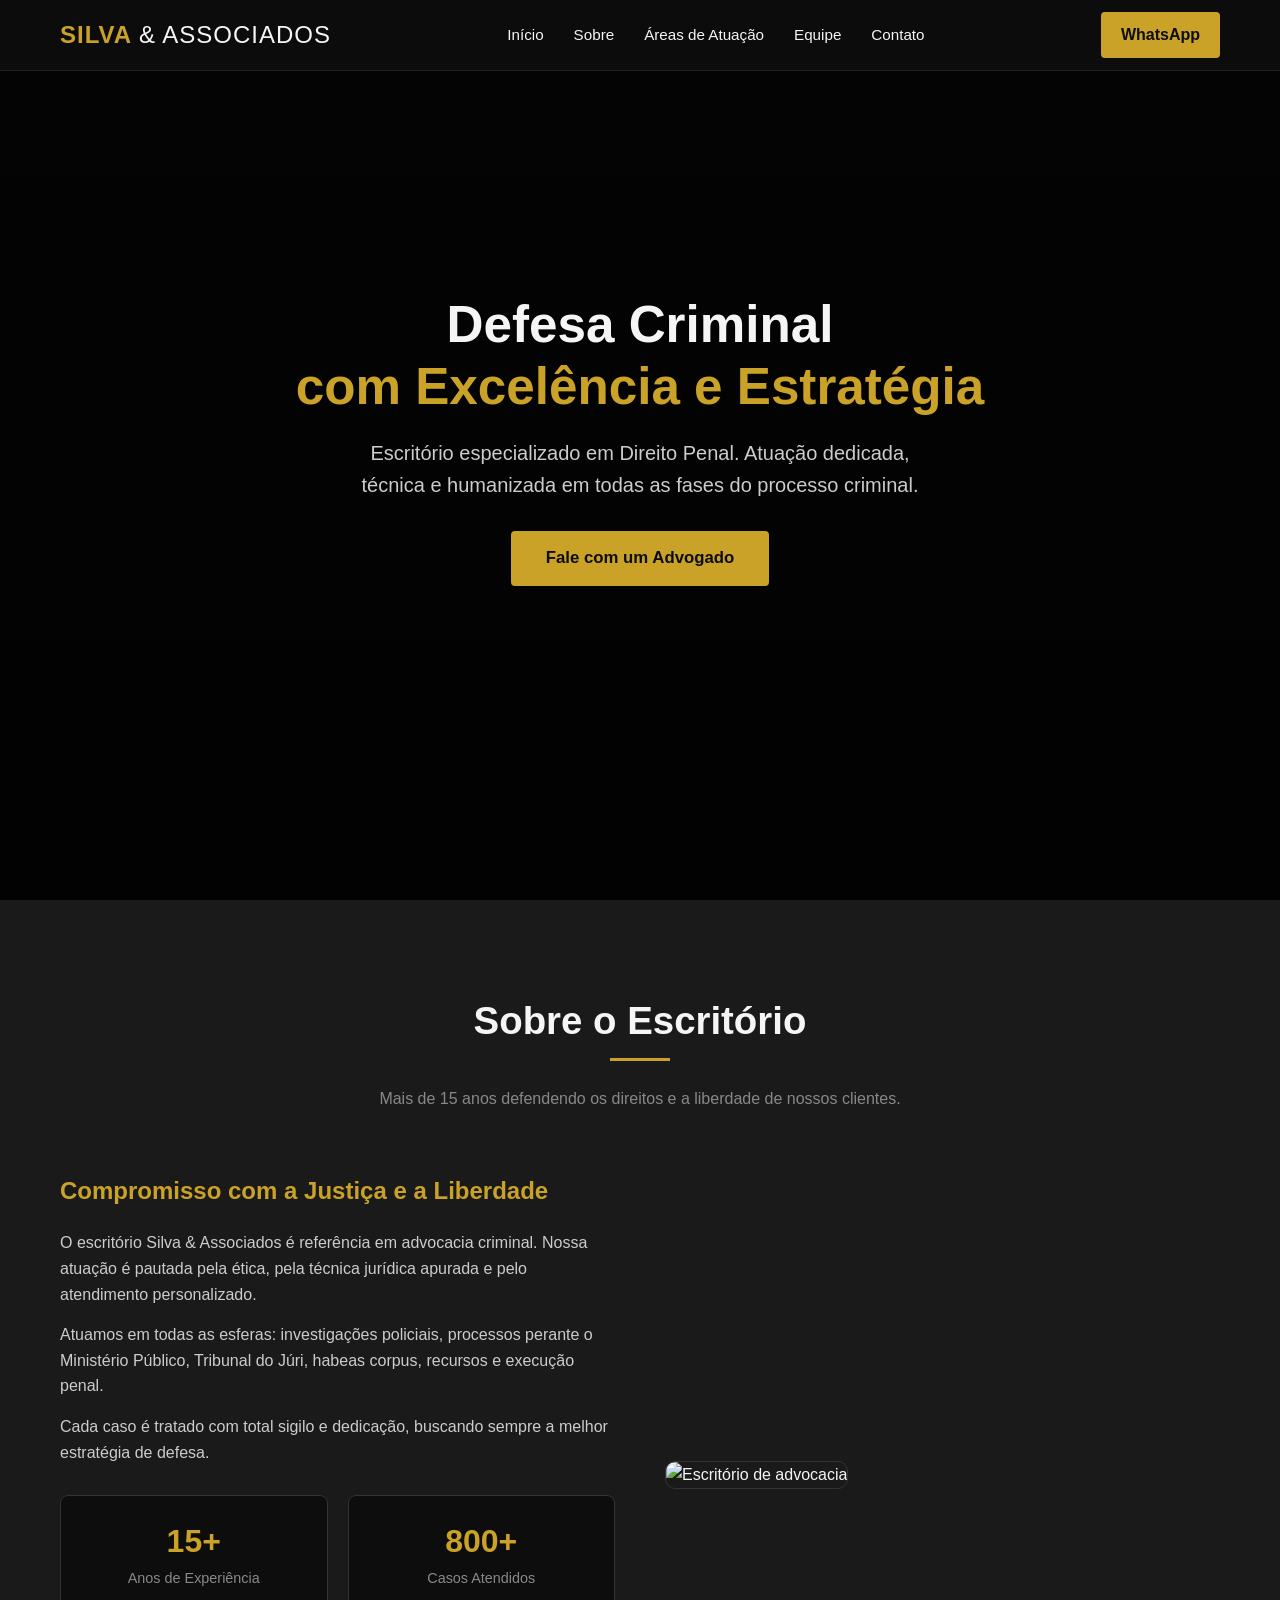
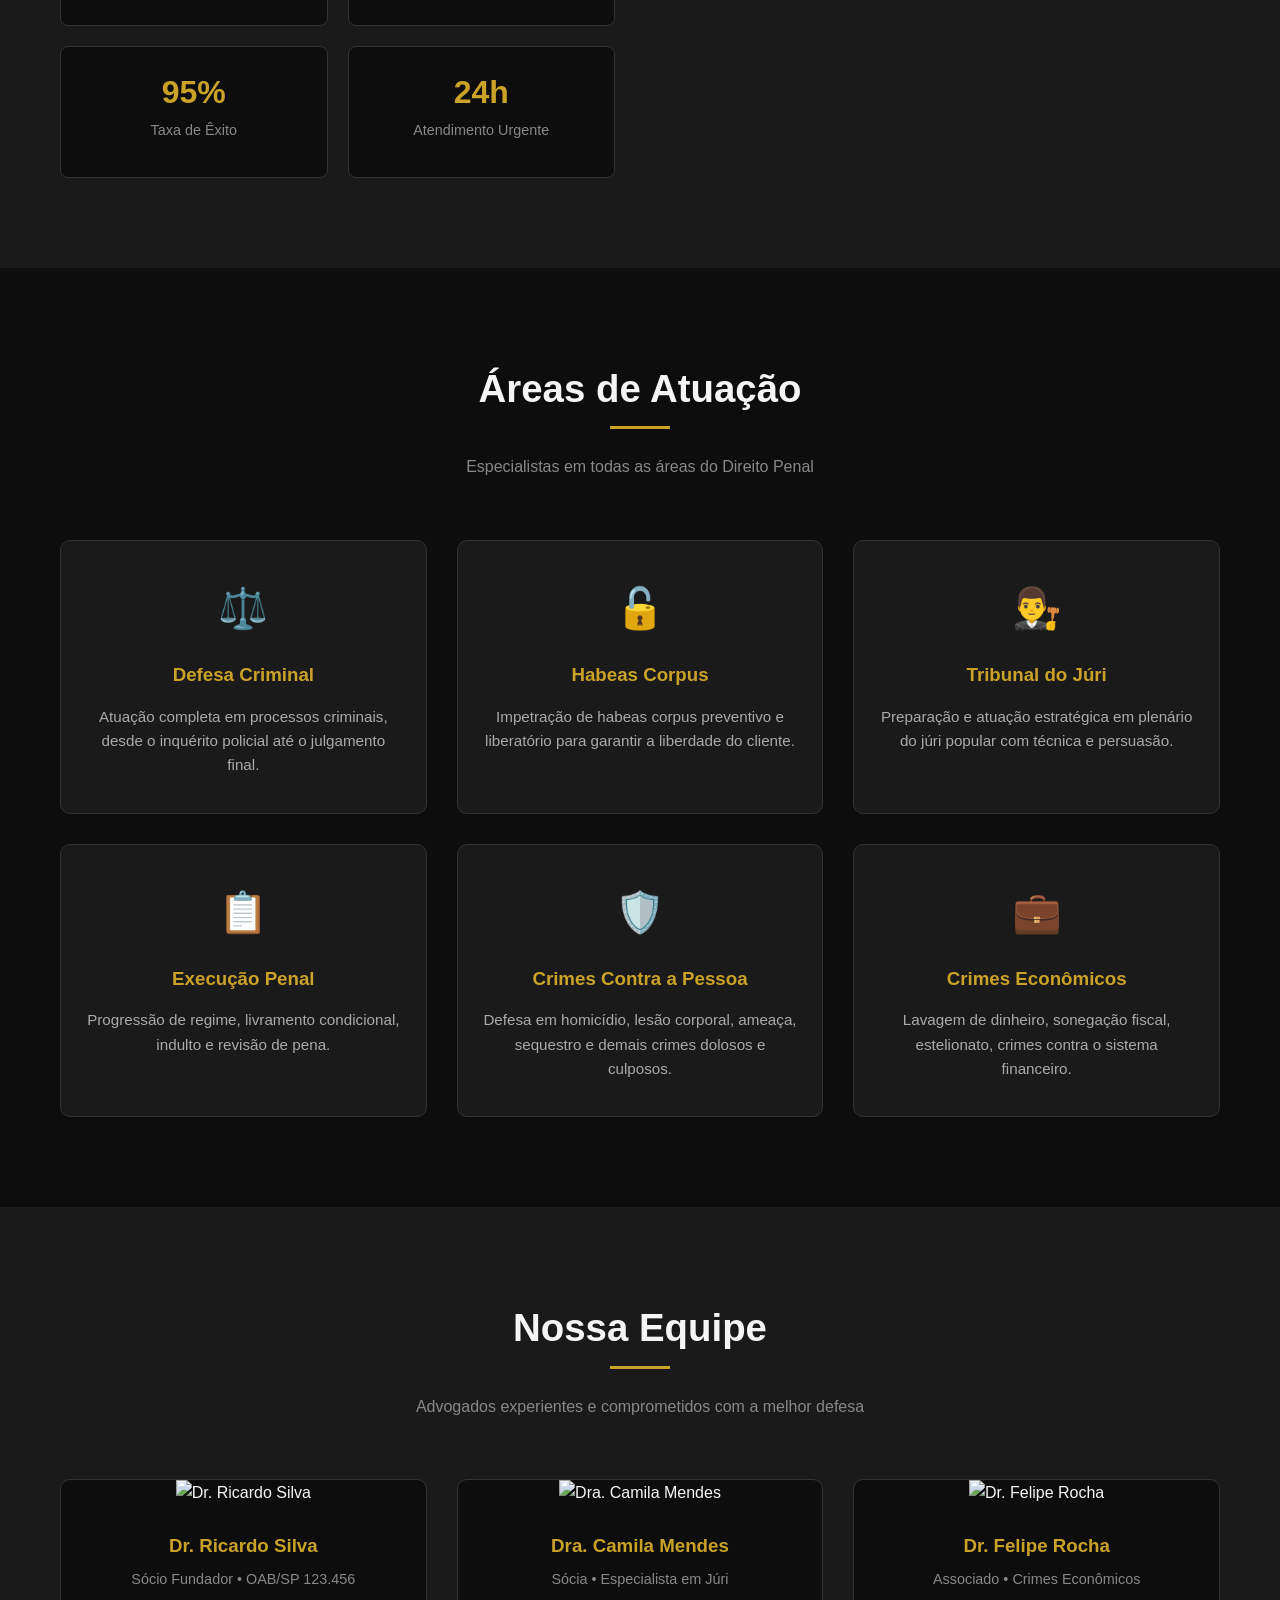
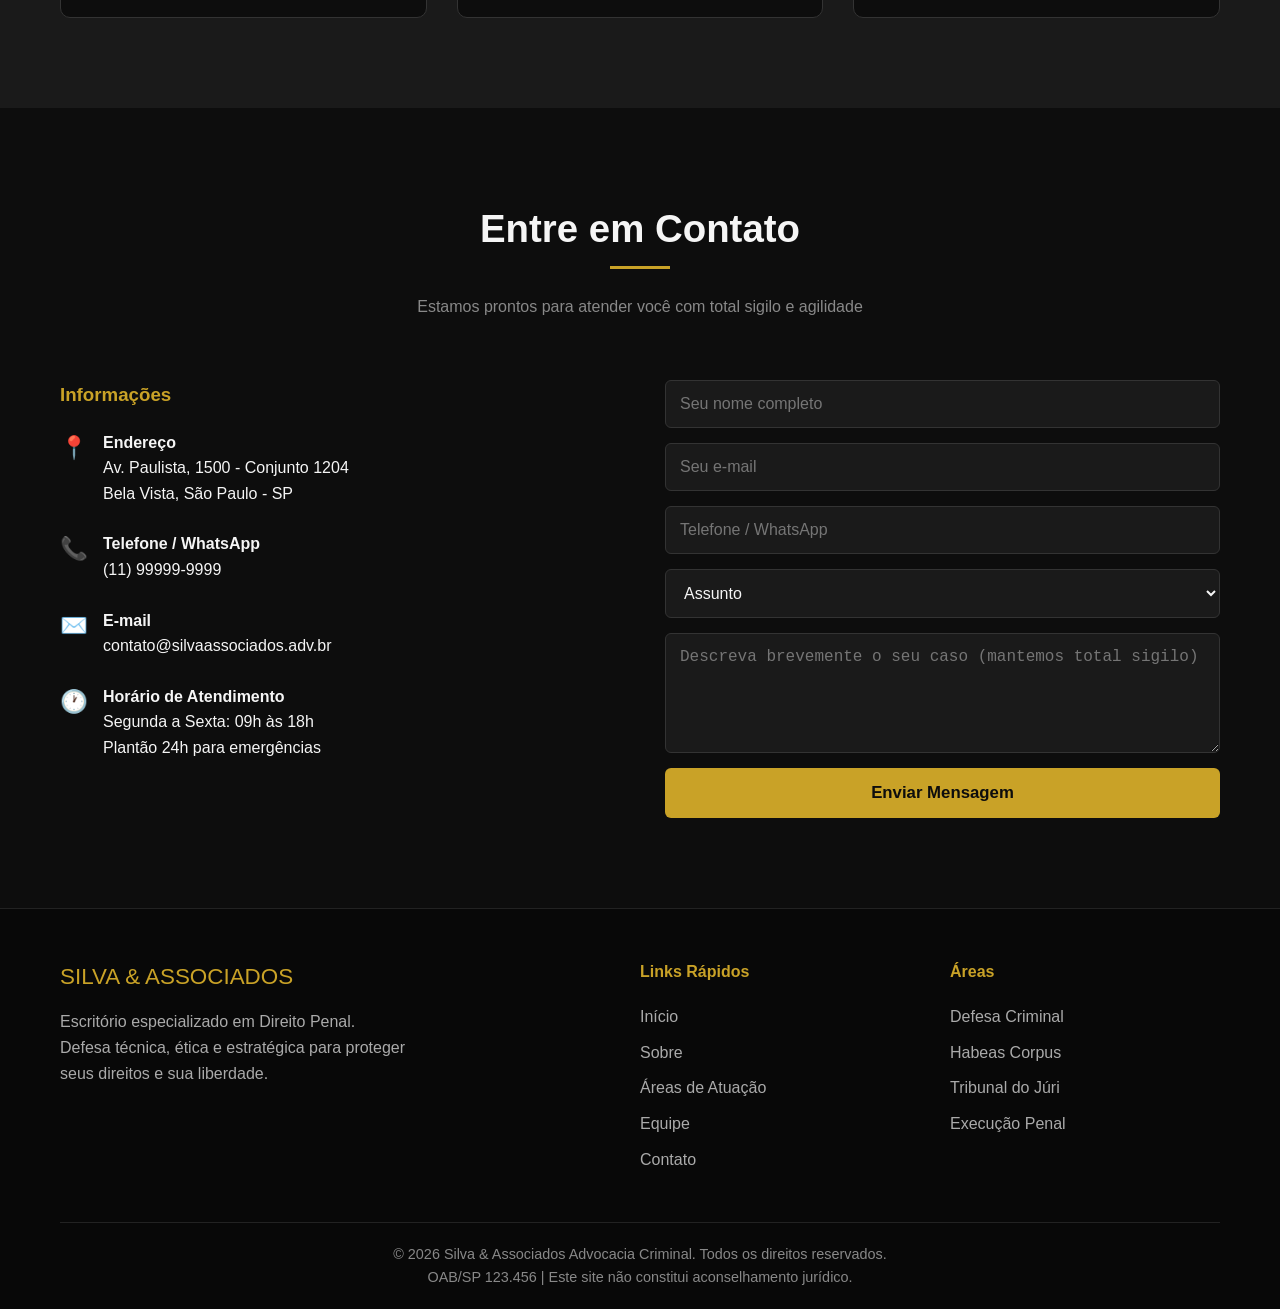
==== index.html @ 7eb3e801 "Create index.html" ====
<!DOCTYPE html>
<html lang="pt-BR">
<head>
    <meta charset="UTF-8">
    <meta name="viewport" content="width=device-width, initial-scale=1.0">
    <title>Silva & Associados | Advocacia Criminal</title>
    <meta name="description" content="Escritório especializado em Direito Penal. Defesa criminal, habeas corpus, júri e consultoria jurídica.">
    
    <style>
        * {
            margin: 0;
            padding: 0;
            box-sizing: border-box;
        }

        :root {
            --preto: #0d0d0d;
            --cinza-escuro: #1a1a1a;
            --dourado: #c9a227;
            --dourado-claro: #e0b83a;
            --branco: #f5f5f5;
            --cinza: #888;
        }

        body {
            font-family: 'Segoe UI', Tahoma, Geneva, Verdana, sans-serif;
            background-color: var(--preto);
            color: var(--branco);
            line-height: 1.6;
        }

        /* ========== HEADER ========== */
        header {
            background: rgba(13, 13, 13, 0.95);
            position: fixed;
            width: 100%;
            top: 0;
            z-index: 1000;
            border-bottom: 1px solid #222;
            backdrop-filter: blur(10px);
        }

        .container {
            max-width: 1200px;
            margin: 0 auto;
            padding: 0 20px;
        }

        nav {
            display: flex;
            justify-content: space-between;
            align-items: center;
            height: 70px;
        }

        .logo {
            font-size: 1.5rem;
            font-weight: 700;
            color: var(--dourado);
            letter-spacing: 1px;
        }

        .logo span {
            color: var(--branco);
            font-weight: 400;
        }

        .menu {
            display: flex;
            gap: 30px;
            list-style: none;
        }

        .menu a {
            color: var(--branco);
            text-decoration: none;
            font-size: 0.95rem;
            transition: color 0.3s;
            position: relative;
        }

        .menu a:hover {
            color: var(--dourado);
        }

        .menu a::after {
            content: '';
            position: absolute;
            bottom: -5px;
            left: 0;
            width: 0;
            height: 2px;
            background: var(--dourado);
            transition: width 0.3s;
        }

        .menu a:hover::after {
            width: 100%;
        }

        .btn-whatsapp {
            background: var(--dourado);
            color: var(--preto);
            padding: 10px 20px;
            border-radius: 4px;
            text-decoration: none;
            font-weight: 600;
            transition: background 0.3s;
        }

        .btn-whatsapp:hover {
            background: var(--dourado-claro);
        }

        /* ========== HERO ========== */
        .hero {
            height: 100vh;
            background: linear-gradient(rgba(0,0,0,0.7), rgba(0,0,0,0.85)),
                        url('https://images.unsplash.com/photo-1589829545856-d10d557cf95f?ixlib=rb-4.0.3&auto=format&fit=crop&w=1920&q=80') center/cover no-repeat;
            display: flex;
            align-items: center;
            text-align: center;
            padding-top: 70px;
        }

        .hero-content h1 {
            font-size: 3.2rem;
            margin-bottom: 20px;
            line-height: 1.2;
        }

        .hero-content h1 span {
            color: var(--dourado);
        }

        .hero-content p {
            font-size: 1.25rem;
            max-width: 600px;
            margin: 0 auto 30px;
            color: #ccc;
        }

        .btn-primary {
            display: inline-block;
            background: var(--dourado);
            color: var(--preto);
            padding: 14px 35px;
            border-radius: 4px;
            text-decoration: none;
            font-weight: 700;
            font-size: 1.05rem;
            transition: all 0.3s;
        }

        .btn-primary:hover {
            background: var(--dourado-claro);
            transform: translateY(-2px);
        }

        /* ========== SEÇÕES ========== */
        section {
            padding: 90px 0;
        }

        .section-title {
            text-align: center;
            margin-bottom: 60px;
        }

        .section-title h2 {
            font-size: 2.4rem;
            margin-bottom: 15px;
            position: relative;
            display: inline-block;
        }

        .section-title h2::after {
            content: '';
            position: absolute;
            bottom: -10px;
            left: 50%;
            transform: translateX(-50%);
            width: 60px;
            height: 3px;
            background: var(--dourado);
        }

        .section-title p {
            color: var(--cinza);
            max-width: 600px;
            margin: 20px auto 0;
        }

        /* ========== SOBRE ========== */
        .sobre {
            background: var(--cinza-escuro);
        }

        .sobre-grid {
            display: grid;
            grid-template-columns: 1fr 1fr;
            gap: 50px;
            align-items: center;
        }

        .sobre-texto h3 {
            color: var(--dourado);
            margin-bottom: 20px;
            font-size: 1.5rem;
        }

        .sobre-texto p {
            margin-bottom: 15px;
            color: #ccc;
        }

        .sobre-stats {
            display: grid;
            grid-template-columns: repeat(2, 1fr);
            gap: 20px;
            margin-top: 30px;
        }

        .stat {
            background: var(--preto);
            padding: 20px;
            border-radius: 8px;
            text-align: center;
            border: 1px solid #333;
        }

        .stat h4 {
            font-size: 2rem;
            color: var(--dourado);
        }

        .stat p {
            font-size: 0.9rem;
            color: var(--cinza);
        }

        /* ========== SERVIÇOS ========== */
        .servicos-grid {
            display: grid;
            grid-template-columns: repeat(auto-fit, minmax(280px, 1fr));
            gap: 30px;
        }

        .servico-card {
            background: var(--cinza-escuro);
            padding: 35px 25px;
            border-radius: 10px;
            border: 1px solid #333;
            transition: all 0.3s;
            text-align: center;
        }

        .servico-card:hover {
            border-color: var(--dourado);
            transform: translateY(-8px);
        }

        .servico-card .icon {
            font-size: 2.5rem;
            margin-bottom: 20px;
        }

        .servico-card h3 {
            margin-bottom: 15px;
            color: var(--dourado);
        }

        .servico-card p {
            color: #aaa;
            font-size: 0.95rem;
        }

        /* ========== EQUIPE ========== */
        .equipe {
            background: var(--cinza-escuro);
        }

        .equipe-grid {
            display: grid;
            grid-template-columns: repeat(auto-fit, minmax(250px, 1fr));
            gap: 30px;
        }

        .advogado {
            background: var(--preto);
            border-radius: 10px;
            overflow: hidden;
            border: 1px solid #333;
            text-align: center;
        }

        .advogado img {
            width: 100%;
            height: 280px;
            object-fit: cover;
            filter: grayscale(30%);
        }

        .advogado-info {
            padding: 25px;
        }

        .advogado-info h3 {
            color: var(--dourado);
            margin-bottom: 5px;
        }

        .advogado-info span {
            color: var(--cinza);
            font-size: 0.9rem;
        }

        /* ========== CONTATO ========== */
        .contato-grid {
            display: grid;
            grid-template-columns: 1fr 1fr;
            gap: 50px;
        }

        .contato-info h3 {
            color: var(--dourado);
            margin-bottom: 20px;
        }

        .contato-item {
            display: flex;
            align-items: flex-start;
            gap: 15px;
            margin-bottom: 25px;
        }

        .contato-item .icon {
            font-size: 1.4rem;
            color: var(--dourado);
        }

        form {
            display: flex;
            flex-direction: column;
            gap: 15px;
        }

        input, textarea, select {
            background: var(--cinza-escuro);
            border: 1px solid #333;
            padding: 14px;
            border-radius: 6px;
            color: var(--branco);
            font-size: 1rem;
            outline: none;
            transition: border 0.3s;
        }

        input:focus, textarea:focus, select:focus {
            border-color: var(--dourado);
        }

        textarea {
            resize: vertical;
            min-height: 120px;
        }

        button[type="submit"] {
            background: var(--dourado);
            color: var(--preto);
            border: none;
            padding: 15px;
            border-radius: 6px;
            font-weight: 700;
            font-size: 1.05rem;
            cursor: pointer;
            transition: background 0.3s;
        }

        button[type="submit"]:hover {
            background: var(--dourado-claro);
        }

        /* ========== FOOTER ========== */
        footer {
            background: #080808;
            padding: 50px 0 20px;
            border-top: 1px solid #222;
        }

        .footer-grid {
            display: grid;
            grid-template-columns: 2fr 1fr 1fr;
            gap: 40px;
            margin-bottom: 40px;
        }

        .footer-logo {
            font-size: 1.4rem;
            color: var(--dourado);
            margin-bottom: 15px;
        }

        .footer-col h4 {
            color: var(--dourado);
            margin-bottom: 20px;
        }

        .footer-col ul {
            list-style: none;
        }

        .footer-col ul li {
            margin-bottom: 10px;
        }

        .footer-col a {
            color: #aaa;
            text-decoration: none;
            transition: color 0.3s;
        }

        .footer-col a:hover {
            color: var(--dourado);
        }

        .copyright {
            text-align: center;
            padding-top: 20px;
            border-top: 1px solid #222;
            color: var(--cinza);
            font-size: 0.9rem;
        }

        /* ========== RESPONSIVO ========== */
        @media (max-width: 900px) {
            .menu {
                display: none;
            }

            .hero-content h1 {
                font-size: 2.3rem;
            }

            .sobre-grid,
            .contato-grid,
            .footer-grid {
                grid-template-columns: 1fr;
            }
        }
    </style>
</head>
<body>

    <!-- HEADER -->
    <header>
        <div class="container">
            <nav>
                <div class="logo">SILVA <span>& ASSOCIADOS</span></div>
                <ul class="menu">
                    <li><a href="#inicio">Início</a></li>
                    <li><a href="#sobre">Sobre</a></li>
                    <li><a href="#servicos">Áreas de Atuação</a></li>
                    <li><a href="#equipe">Equipe</a></li>
                    <li><a href="#contato">Contato</a></li>
                </ul>
                <a href="https://wa.me/5511999999999" class="btn-whatsapp" target="_blank">WhatsApp</a>
            </nav>
        </div>
    </header>

    <!-- HERO -->
    <section class="hero" id="inicio">
        <div class="container">
            <div class="hero-content">
                <h1>Defesa Criminal<br><span>com Excelência e Estratégia</span></h1>
                <p>Escritório especializado em Direito Penal. Atuação dedicada, técnica e humanizada em todas as fases do processo criminal.</p>
                <a href="#contato" class="btn-primary">Fale com um Advogado</a>
            </div>
        </div>
    </section>

    <!-- SOBRE -->
    <section class="sobre" id="sobre">
        <div class="container">
            <div class="section-title">
                <h2>Sobre o Escritório</h2>
                <p>Mais de 15 anos defendendo os direitos e a liberdade de nossos clientes.</p>
            </div>
            <div class="sobre-grid">
                <div class="sobre-texto">
                    <h3>Compromisso com a Justiça e a Liberdade</h3>
                    <p>O escritório Silva & Associados é referência em advocacia criminal. Nossa atuação é pautada pela ética, pela técnica jurídica apurada e pelo atendimento personalizado.</p>
                    <p>Atuamos em todas as esferas: investigações policiais, processos perante o Ministério Público, Tribunal do Júri, habeas corpus, recursos e execução penal.</p>
                    <p>Cada caso é tratado com total sigilo e dedicação, buscando sempre a melhor estratégia de defesa.</p>
                    
                    <div class="sobre-stats">
                        <div class="stat">
                            <h4>15+</h4>
                            <p>Anos de Experiência</p>
                        </div>
                        <div class="stat">
                            <h4>800+</h4>
                            <p>Casos Atendidos</p>
                        </div>
                        <div class="stat">
                            <h4>95%</h4>
                            <p>Taxa de Êxito</p>
                        </div>
                        <div class="stat">
                            <h4>24h</h4>
                            <p>Atendimento Urgente</p>
                        </div>
                    </div>
                </div>
                <div>
                    <!-- Espaço para imagem ou vídeo institucional -->
                    <img src="https://images.unsplash.com/photo-1505664194779-8beaceb93744?ixlib=rb-4.0.3&auto=format&fit=crop&w=800&q=80" 
                         alt="Escritório de advocacia" 
                         style="width:100%; border-radius:10px; border:1px solid #333;">
                </div>
            </div>
        </div>
    </section>

    <!-- SERVIÇOS -->
    <section id="servicos">
        <div class="container">
            <div class="section-title">
                <h2>Áreas de Atuação</h2>
                <p>Especialistas em todas as áreas do Direito Penal</p>
            </div>
            <div class="servicos-grid">
                <div class="servico-card">
                    <div class="icon">⚖️</div>
                    <h3>Defesa Criminal</h3>
                    <p>Atuação completa em processos criminais, desde o inquérito policial até o julgamento final.</p>
                </div>
                <div class="servico-card">
                    <div class="icon">🔓</div>
                    <h3>Habeas Corpus</h3>
                    <p>Impetração de habeas corpus preventivo e liberatório para garantir a liberdade do cliente.</p>
                </div>
                <div class="servico-card">
                    <div class="icon">👨‍⚖️</div>
                    <h3>Tribunal do Júri</h3>
                    <p>Preparação e atuação estratégica em plenário do júri popular com técnica e persuasão.</p>
                </div>
                <div class="servico-card">
                    <div class="icon">📋</div>
                    <h3>Execução Penal</h3>
                    <p>Progressão de regime, livramento condicional, indulto e revisão de pena.</p>
                </div>
                <div class="servico-card">
                    <div class="icon">🛡️</div>
                    <h3>Crimes Contra a Pessoa</h3>
                    <p>Defesa em homicídio, lesão corporal, ameaça, sequestro e demais crimes dolosos e culposos.</p>
                </div>
                <div class="servico-card">
                    <div class="icon">💼</div>
                    <h3>Crimes Econômicos</h3>
                    <p>Lavagem de dinheiro, sonegação fiscal, estelionato, crimes contra o sistema financeiro.</p>
                </div>
            </div>
        </div>
    </section>

    <!-- EQUIPE -->
    <section class="equipe" id="equipe">
        <div class="container">
            <div class="section-title">
                <h2>Nossa Equipe</h2>
                <p>Advogados experientes e comprometidos com a melhor defesa</p>
            </div>
            <div class="equipe-grid">
                <div class="advogado">
                    <img src="https://images.unsplash.com/photo-1560250097-0b93528c311a?ixlib=rb-4.0.3&auto=format&fit=crop&w=600&q=80" alt="Dr. Ricardo Silva">
                    <div class="advogado-info">
                        <h3>Dr. Ricardo Silva</h3>
                        <span>Sócio Fundador • OAB/SP 123.456</span>
                    </div>
                </div>
                <div class="advogado">
                    <img src="https://images.unsplash.com/photo-1573496359142-b8d87734a5a2?ixlib=rb-4.0.3&auto=format&fit=crop&w=600&q=80" alt="Dra. Camila Mendes">
                    <div class="advogado-info">
                        <h3>Dra. Camila Mendes</h3>
                        <span>Sócia • Especialista em Júri</span>
                    </div>
                </div>
                <div class="advogado">
                    <img src="https://images.unsplash.com/photo-1472099645785-5658abf4ff4e?ixlib=rb-4.0.3&auto=format&fit=crop&w=600&q=80" alt="Dr. Felipe Rocha">
                    <div class="advogado-info">
                        <h3>Dr. Felipe Rocha</h3>
                        <span>Associado • Crimes Econômicos</span>
                    </div>
                </div>
            </div>
        </div>
    </section>

    <!-- CONTATO -->
    <section id="contato">
        <div class="container">
            <div class="section-title">
                <h2>Entre em Contato</h2>
                <p>Estamos prontos para atender você com total sigilo e agilidade</p>
            </div>
            <div class="contato-grid">
                <div class="contato-info">
                    <h3>Informações</h3>
                    <div class="contato-item">
                        <div class="icon">📍</div>
                        <div>
                            <strong>Endereço</strong><br>
                            Av. Paulista, 1500 - Conjunto 1204<br>
                            Bela Vista, São Paulo - SP
                        </div>
                    </div>
                    <div class="contato-item">
                        <div class="icon">📞</div>
                        <div>
                            <strong>Telefone / WhatsApp</strong><br>
                            (11) 99999-9999
                        </div>
                    </div>
                    <div class="contato-item">
                        <div class="icon">✉️</div>
                        <div>
                            <strong>E-mail</strong><br>
                            contato@silvaassociados.adv.br
                        </div>
                    </div>
                    <div class="contato-item">
                        <div class="icon">🕐</div>
                        <div>
                            <strong>Horário de Atendimento</strong><br>
                            Segunda a Sexta: 09h às 18h<br>
                            Plantão 24h para emergências
                        </div>
                    </div>
                </div>

                <form onsubmit="event.preventDefault(); alert('Mensagem enviada com sucesso! Entraremos em contato em breve.');">
                    <input type="text" placeholder="Seu nome completo" required>
                    <input type="email" placeholder="Seu e-mail" required>
                    <input type="tel" placeholder="Telefone / WhatsApp" required>
                    <select required>
                        <option value="" disabled selected>Assunto</option>
                        <option>Defesa Criminal</option>
                        <option>Habeas Corpus</option>
                        <option>Tribunal do Júri</option>
                        <option>Execução Penal</option>
                        <option>Consulta Jurídica</option>
                        <option>Outro</option>
                    </select>
                    <textarea placeholder="Descreva brevemente o seu caso (mantemos total sigilo)" required></textarea>
                    <button type="submit">Enviar Mensagem</button>
                </form>
            </div>
        </div>
    </section>

    <!-- FOOTER -->
    <footer>
        <div class="container">
            <div class="footer-grid">
                <div>
                    <div class="footer-logo">SILVA & ASSOCIADOS</div>
                    <p style="color:#aaa; max-width:350px;">
                        Escritório especializado em Direito Penal. Defesa técnica, ética e estratégica para proteger seus direitos e sua liberdade.
                    </p>
                </div>
                <div class="footer-col">
                    <h4>Links Rápidos</h4>
                    <ul>
                        <li><a href="#inicio">Início</a></li>
                        <li><a href="#sobre">Sobre</a></li>
                        <li><a href="#servicos">Áreas de Atuação</a></li>
                        <li><a href="#equipe">Equipe</a></li>
                        <li><a href="#contato">Contato</a></li>
                    </ul>
                </div>
                <div class="footer-col">
                    <h4>Áreas</h4>
                    <ul>
                        <li><a href="#servicos">Defesa Criminal</a></li>
                        <li><a href="#servicos">Habeas Corpus</a></li>
                        <li><a href="#servicos">Tribunal do Júri</a></li>
                        <li><a href="#servicos">Execução Penal</a></li>
                    </ul>
                </div>
            </div>
            <div class="copyright">
                © 2026 Silva & Associados Advocacia Criminal. Todos os direitos reservados.<br>
                OAB/SP 123.456 | Este site não constitui aconselhamento jurídico.
            </div>
        </div>
    </footer>

</body>
</html>
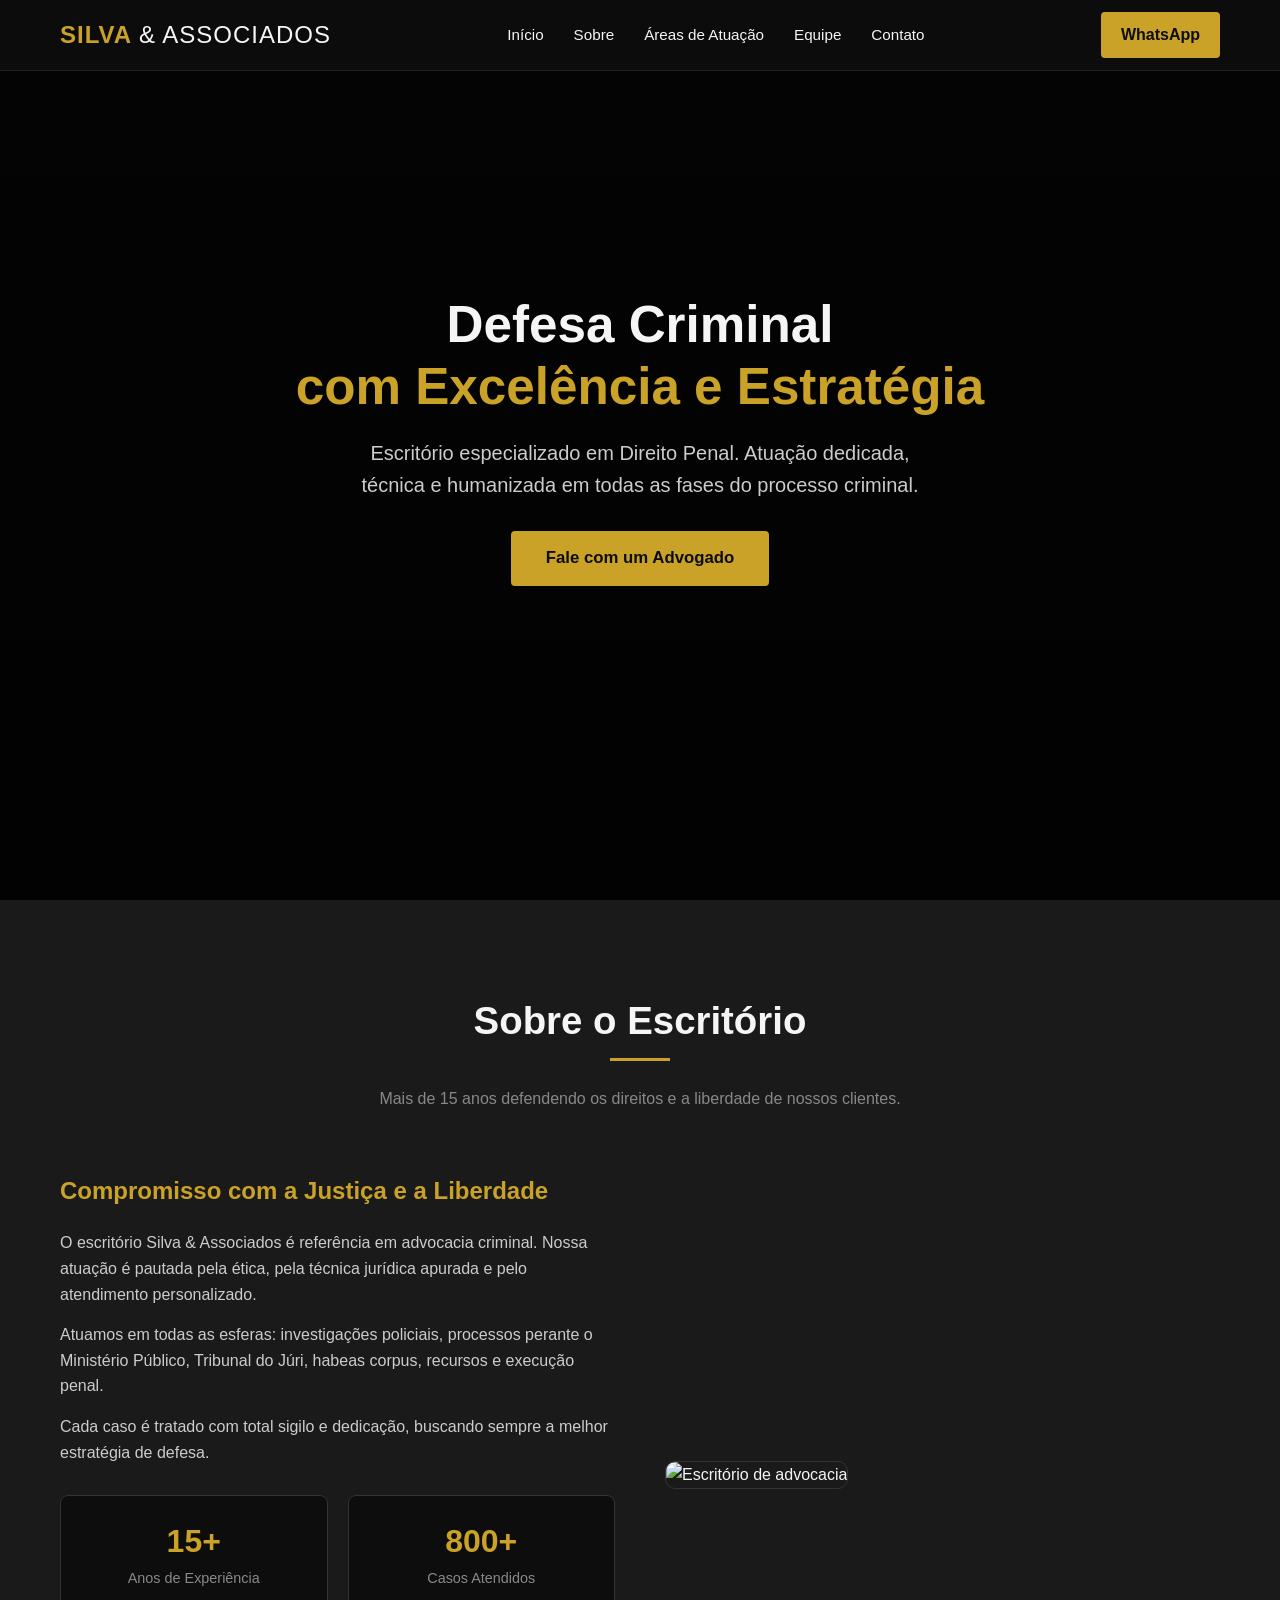
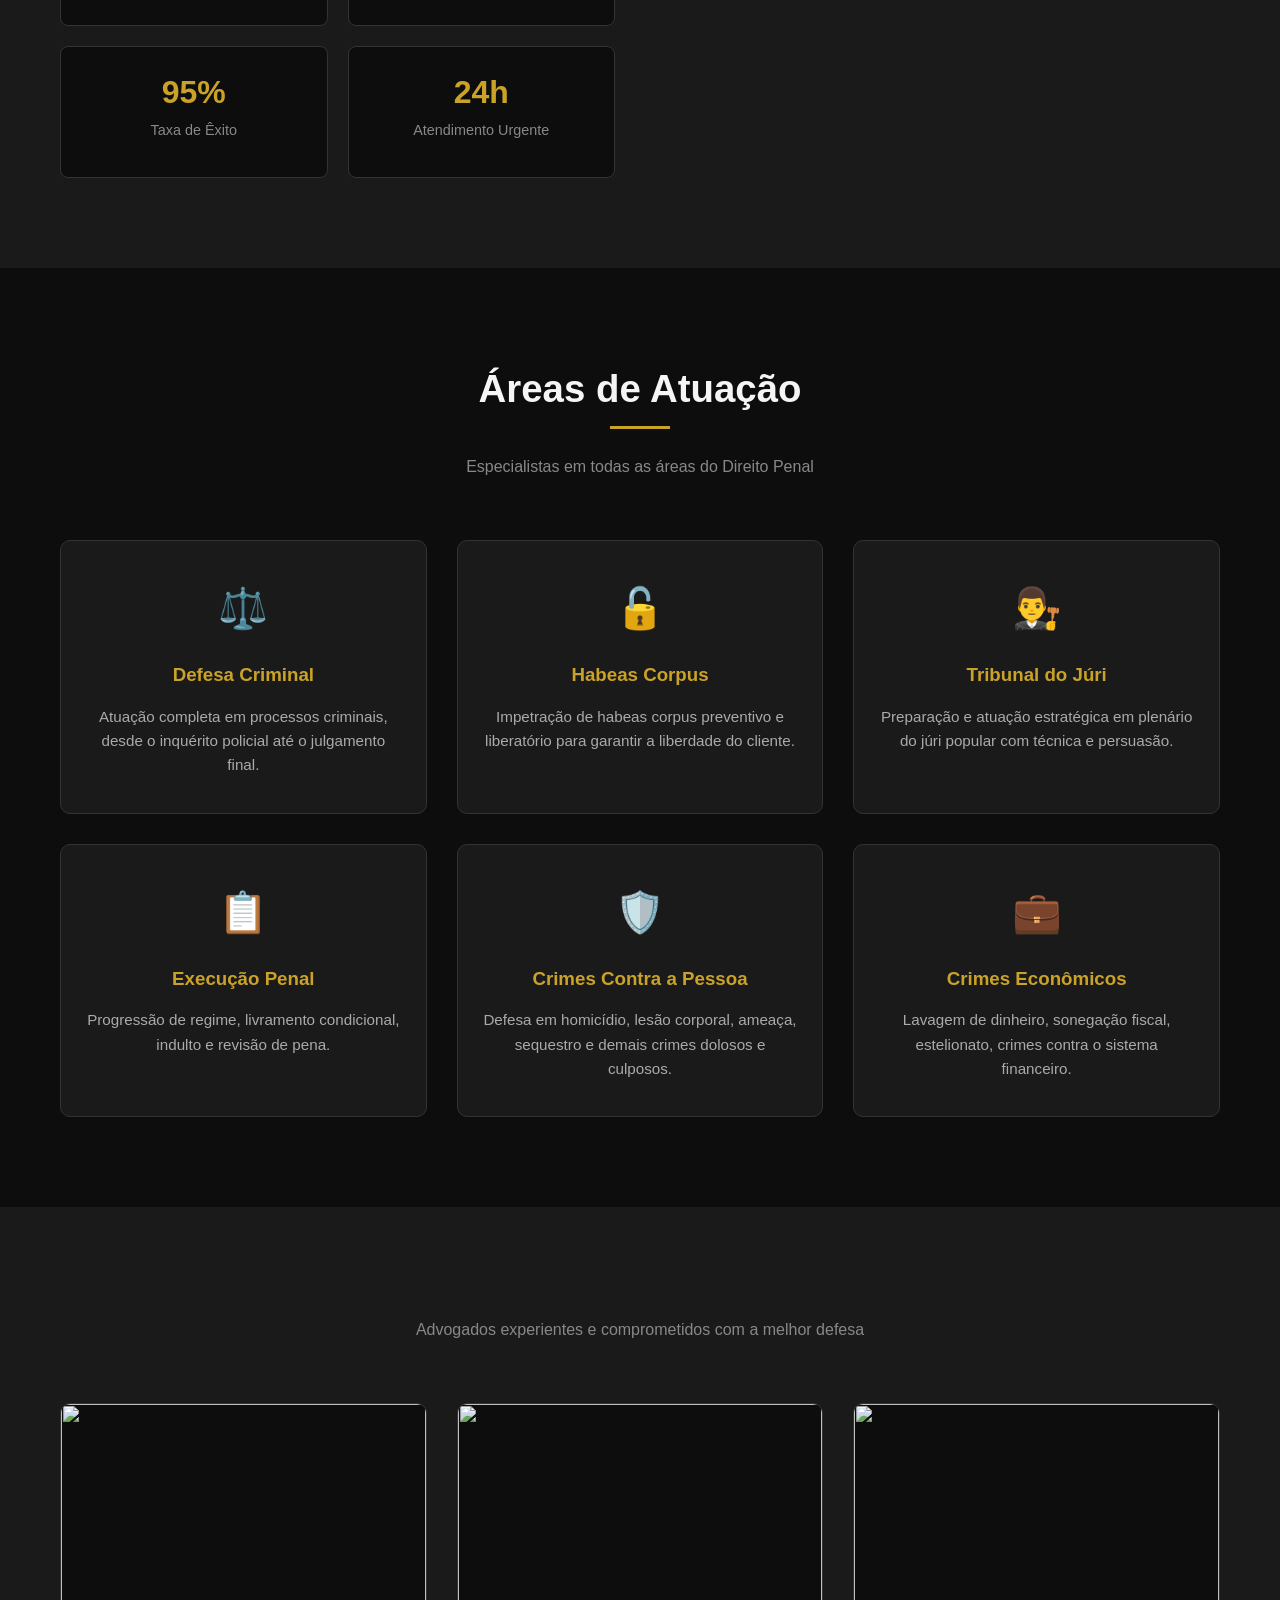
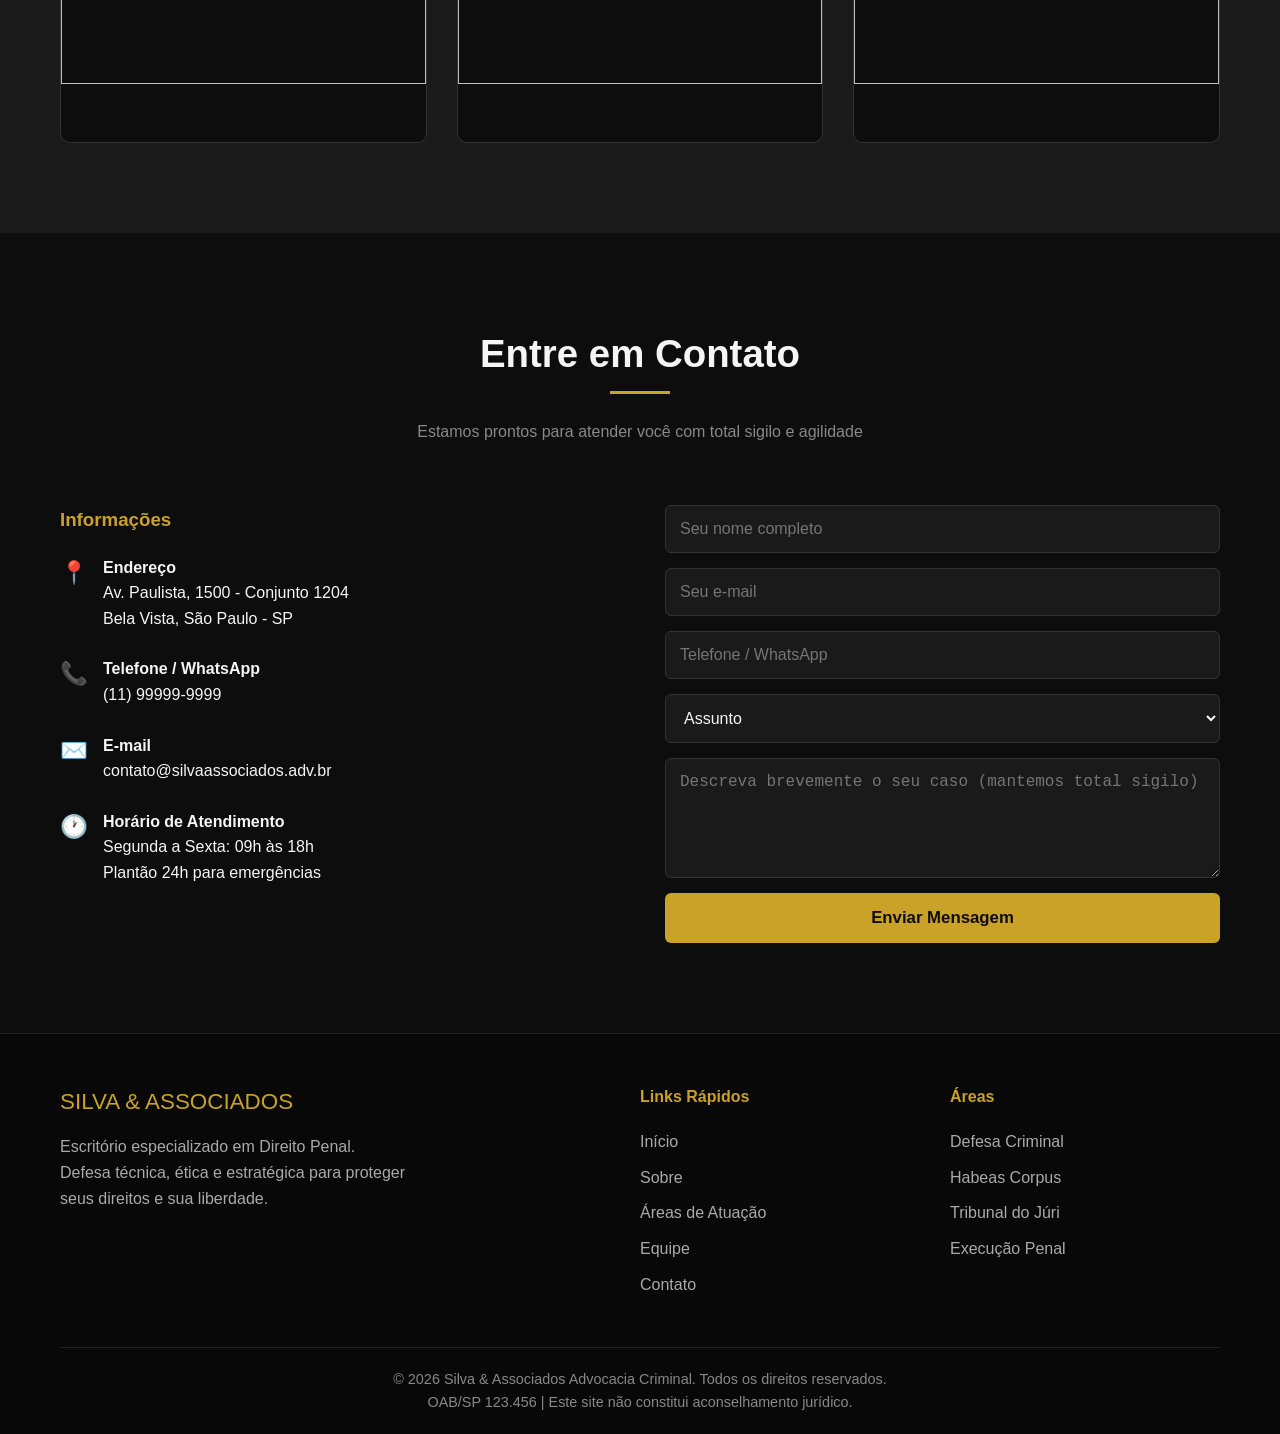
==== commit 85d46d35: "Update index.html" ====
--- a/index.html
+++ b/index.html
@@ -569,29 +569,22 @@
     <section class="equipe" id="equipe">
         <div class="container">
             <div class="section-title">
-                <h2>Nossa Equipe</h2>
                 <p>Advogados experientes e comprometidos com a melhor defesa</p>
             </div>
             <div class="equipe-grid">
                 <div class="advogado">
-                    <img src="https://images.unsplash.com/photo-1560250097-0b93528c311a?ixlib=rb-4.0.3&auto=format&fit=crop&w=600&q=80" alt="Dr. Ricardo Silva">
+                    <img src="">
                     <div class="advogado-info">
-                        <h3>Dr. Ricardo Silva</h3>
-                        <span>Sócio Fundador • OAB/SP 123.456</span>
                     </div>
                 </div>
                 <div class="advogado">
-                    <img src="https://images.unsplash.com/photo-1573496359142-b8d87734a5a2?ixlib=rb-4.0.3&auto=format&fit=crop&w=600&q=80" alt="Dra. Camila Mendes">
+                    <img src="">
                     <div class="advogado-info">
-                        <h3>Dra. Camila Mendes</h3>
-                        <span>Sócia • Especialista em Júri</span>
                     </div>
                 </div>
                 <div class="advogado">
-                    <img src="https://images.unsplash.com/photo-1472099645785-5658abf4ff4e?ixlib=rb-4.0.3&auto=format&fit=crop&w=600&q=80" alt="Dr. Felipe Rocha">
+                    <img src="">
                     <div class="advogado-info">
-                        <h3>Dr. Felipe Rocha</h3>
-                        <span>Associado • Crimes Econômicos</span>
                     </div>
                 </div>
             </div>
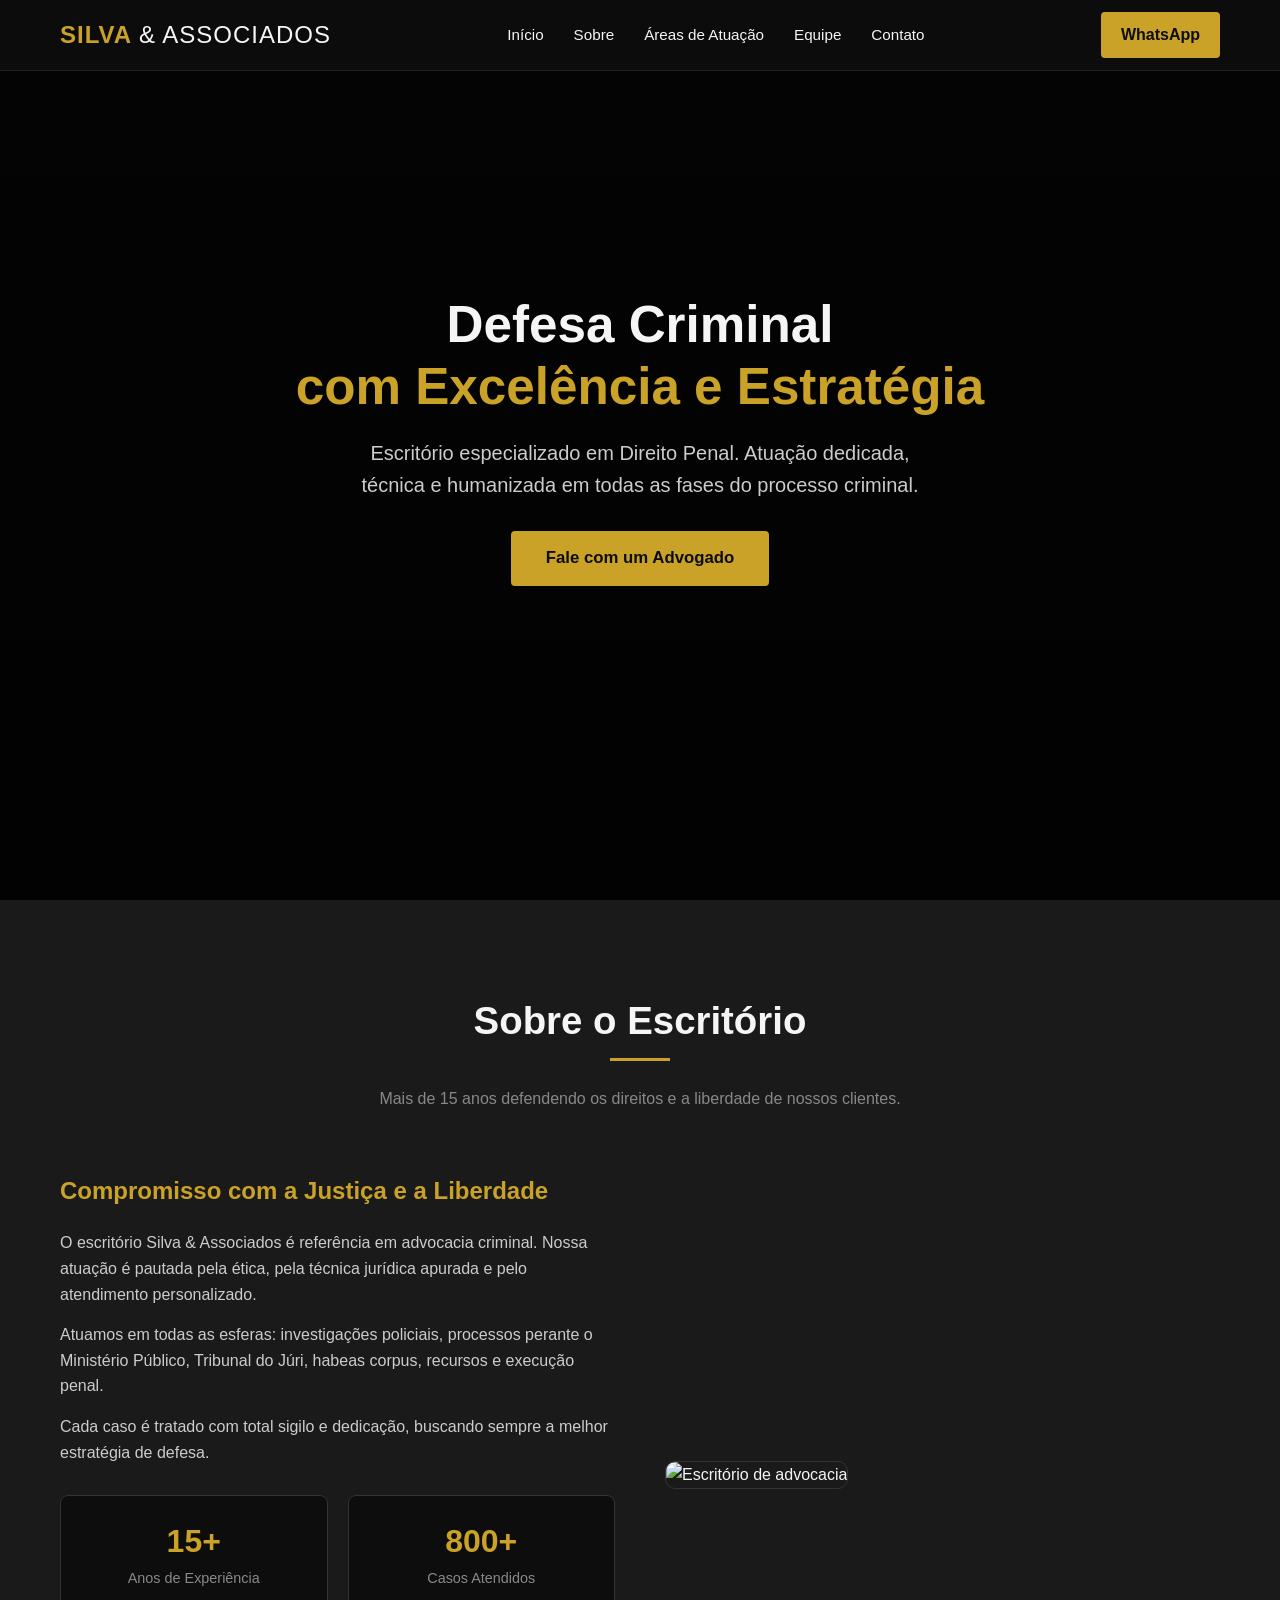
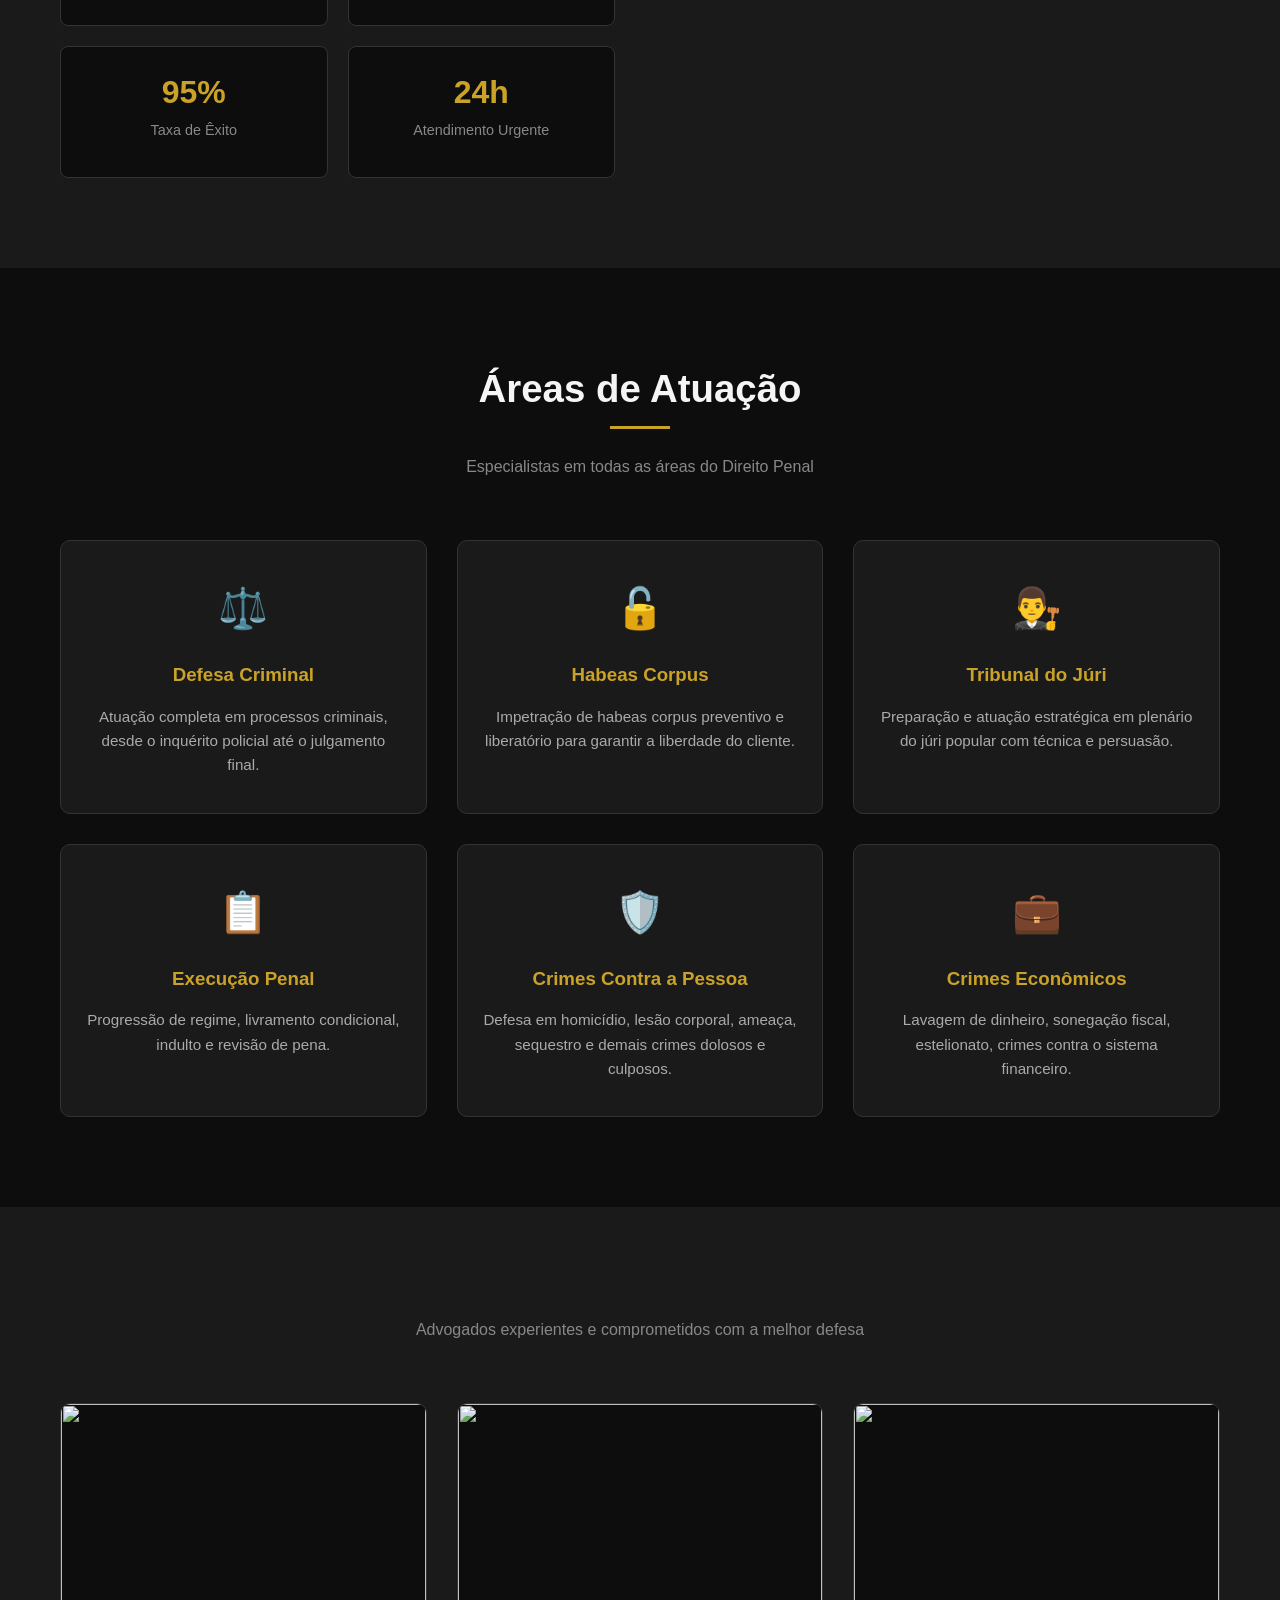
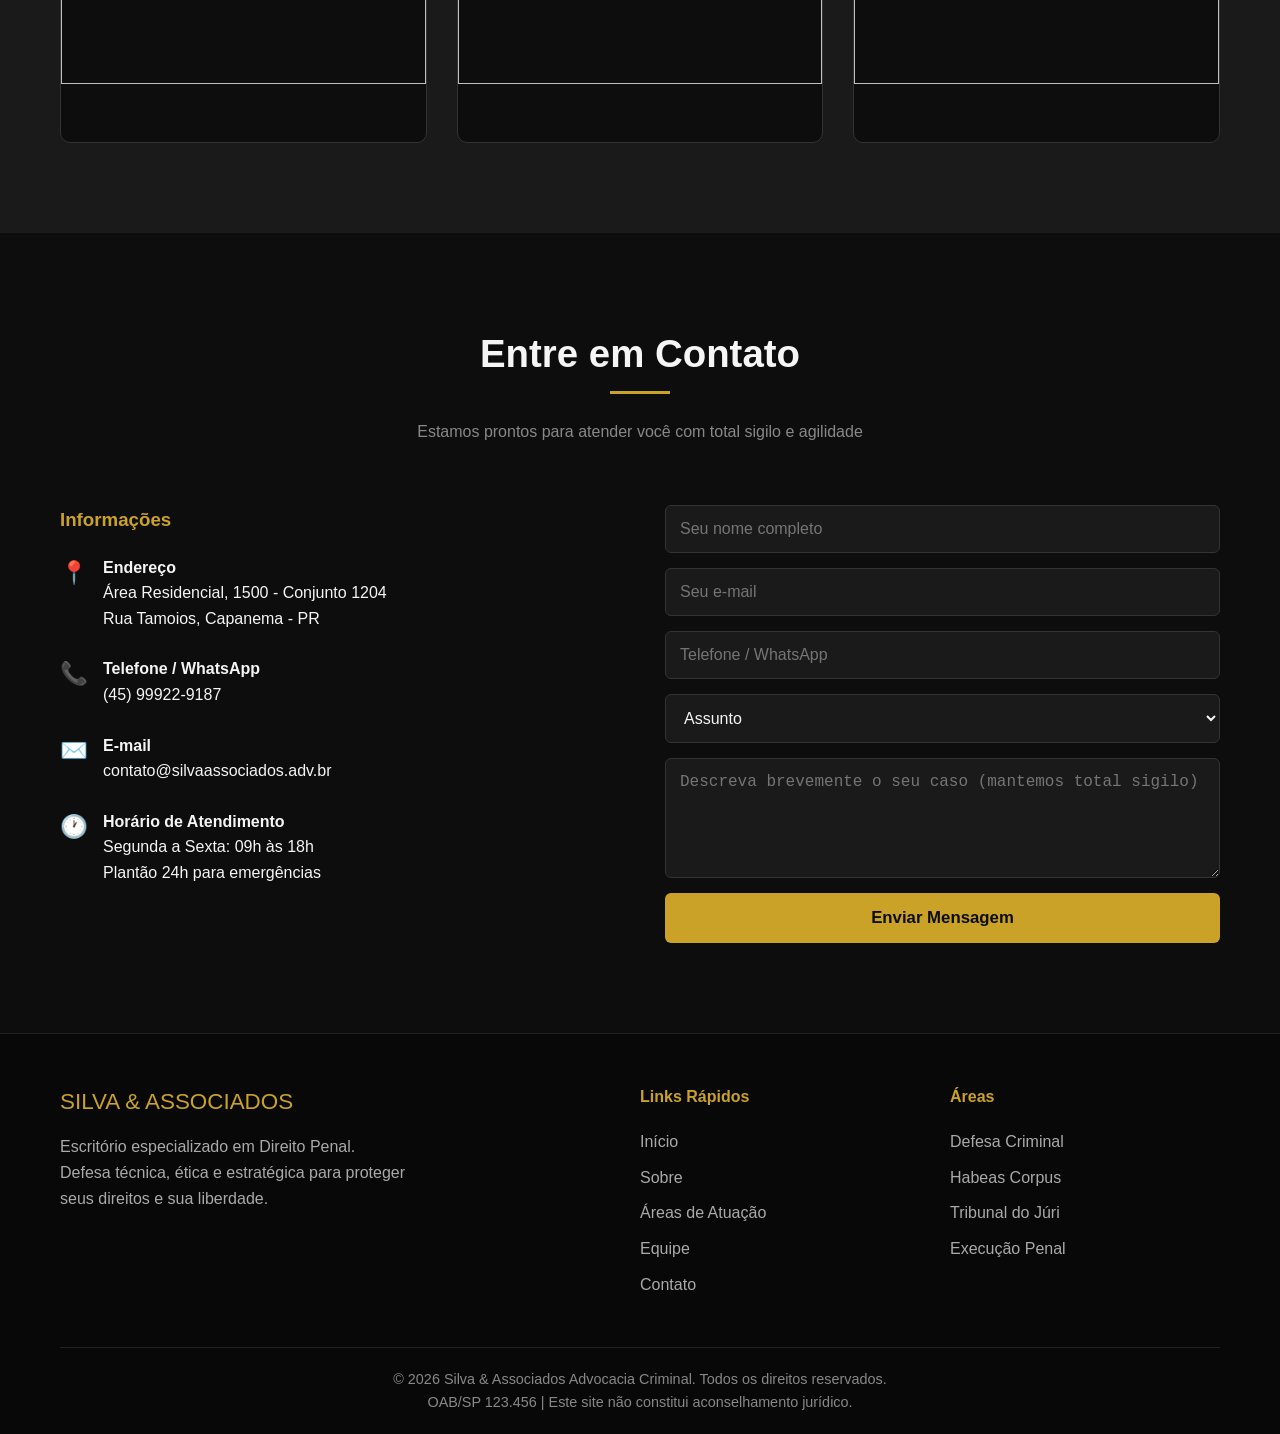
==== commit fafa5c3f: "Update index.html" ====
--- a/index.html
+++ b/index.html
@@ -605,15 +605,15 @@
                         <div class="icon">📍</div>
                         <div>
                             <strong>Endereço</strong><br>
-                            Av. Paulista, 1500 - Conjunto 1204<br>
-                            Bela Vista, São Paulo - SP
+                            Área Residencial, 1500 - Conjunto 1204<br>
+                            Rua Tamoios, Capanema - PR
                         </div>
                     </div>
                     <div class="contato-item">
                         <div class="icon">📞</div>
                         <div>
                             <strong>Telefone / WhatsApp</strong><br>
-                            (11) 99999-9999
+                            (45) 99922-9187
                         </div>
                     </div>
                     <div class="contato-item">
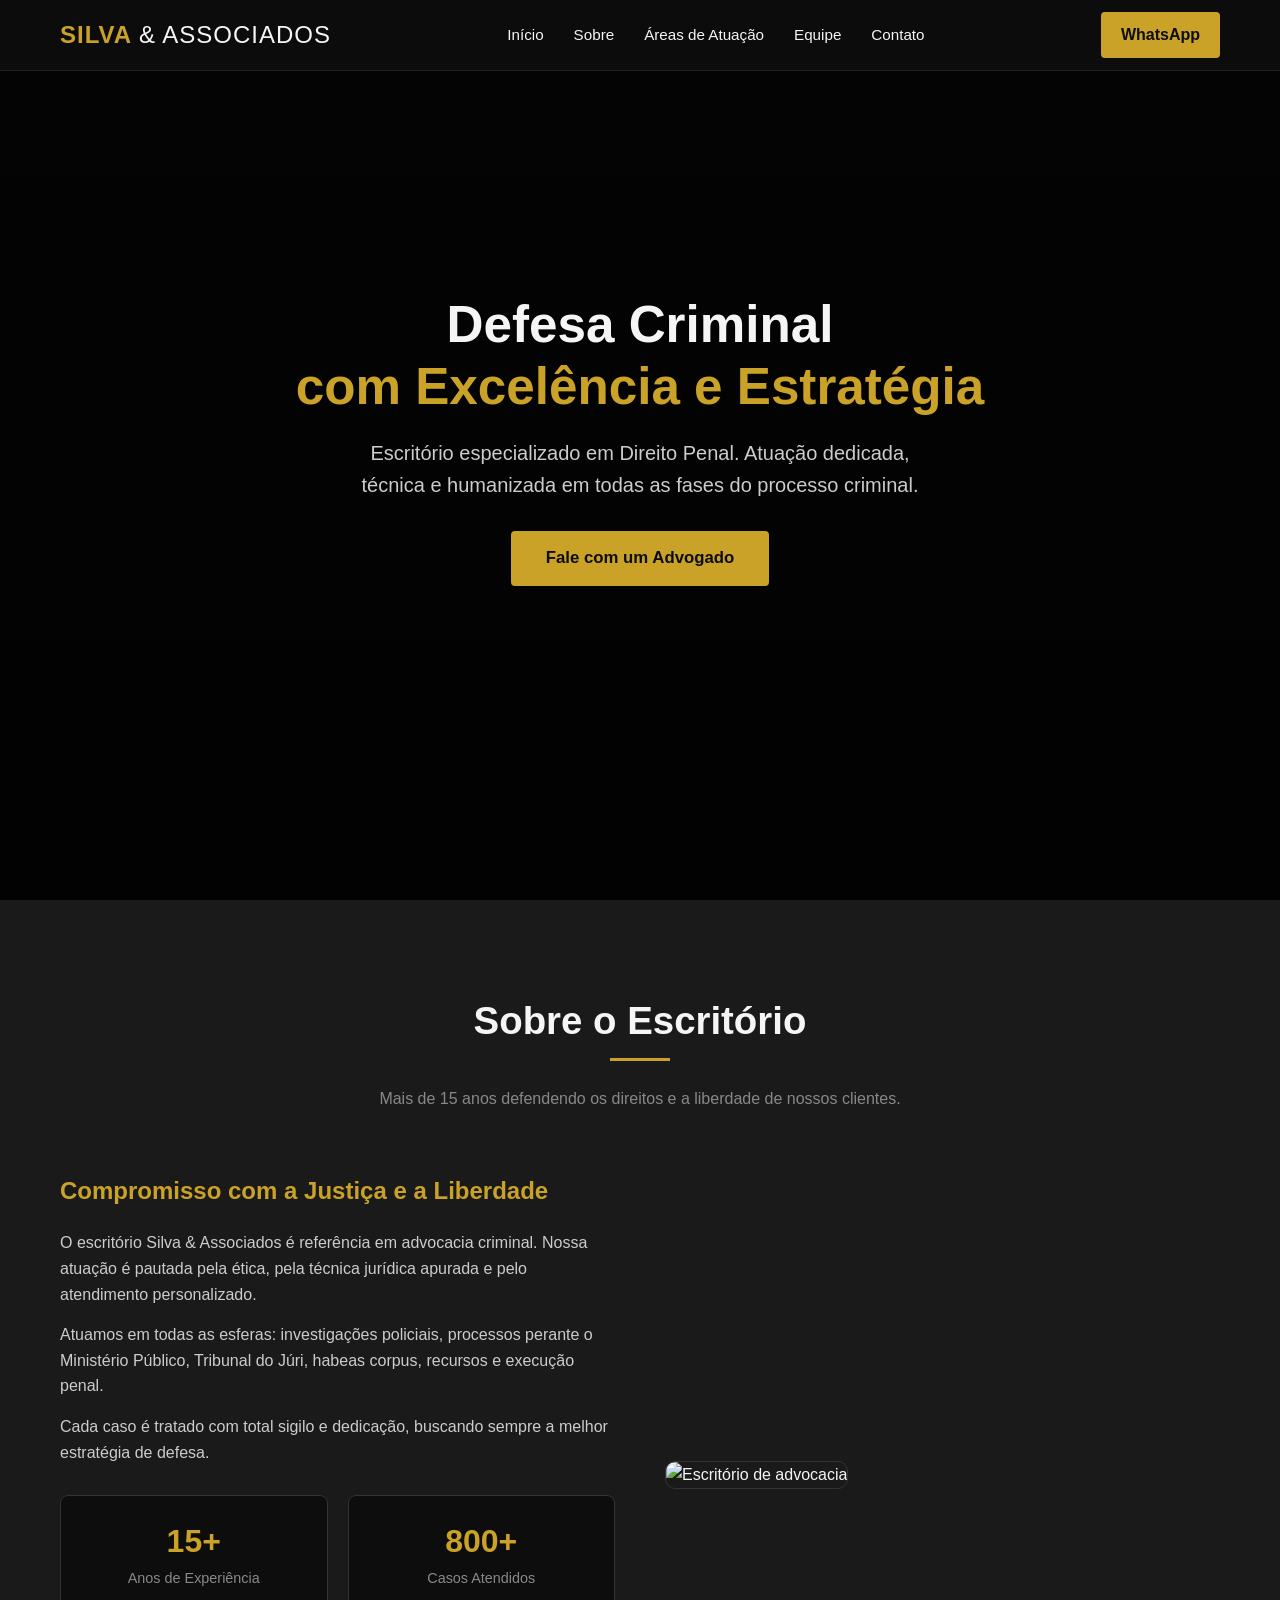
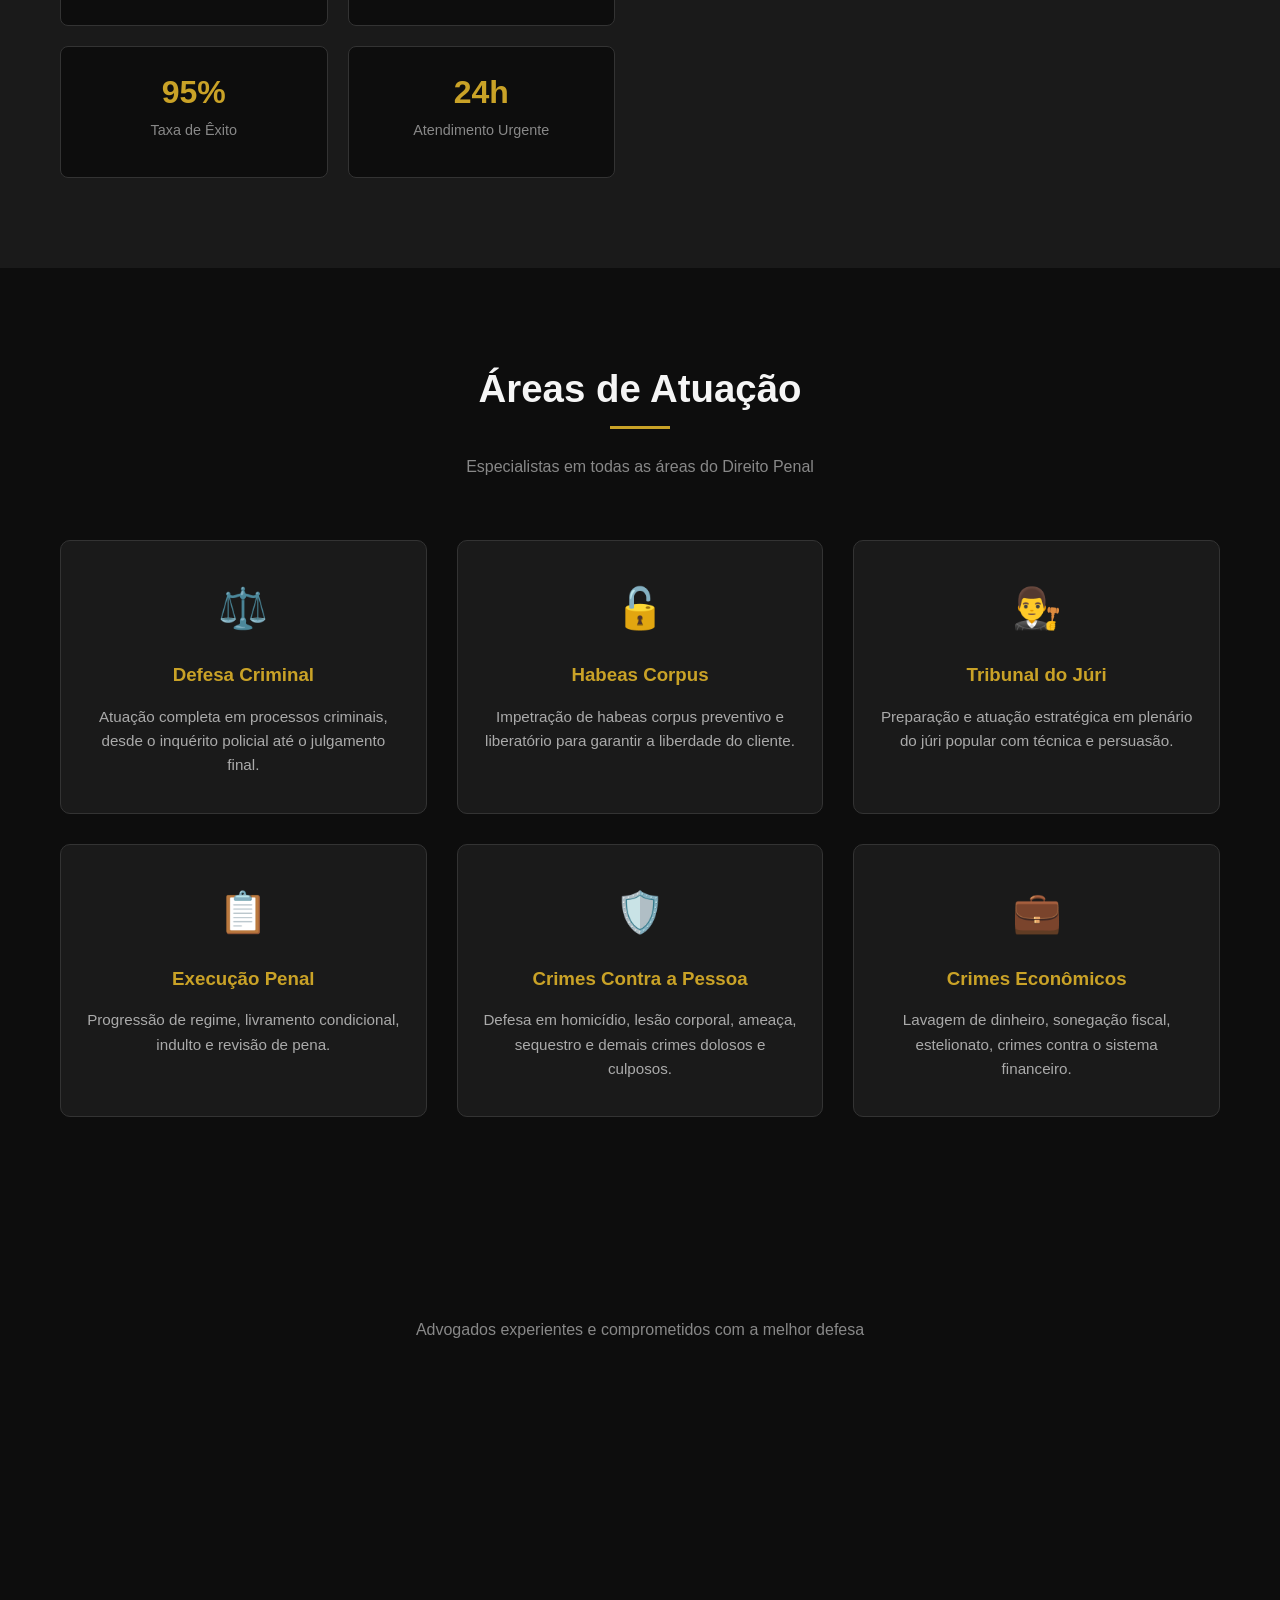
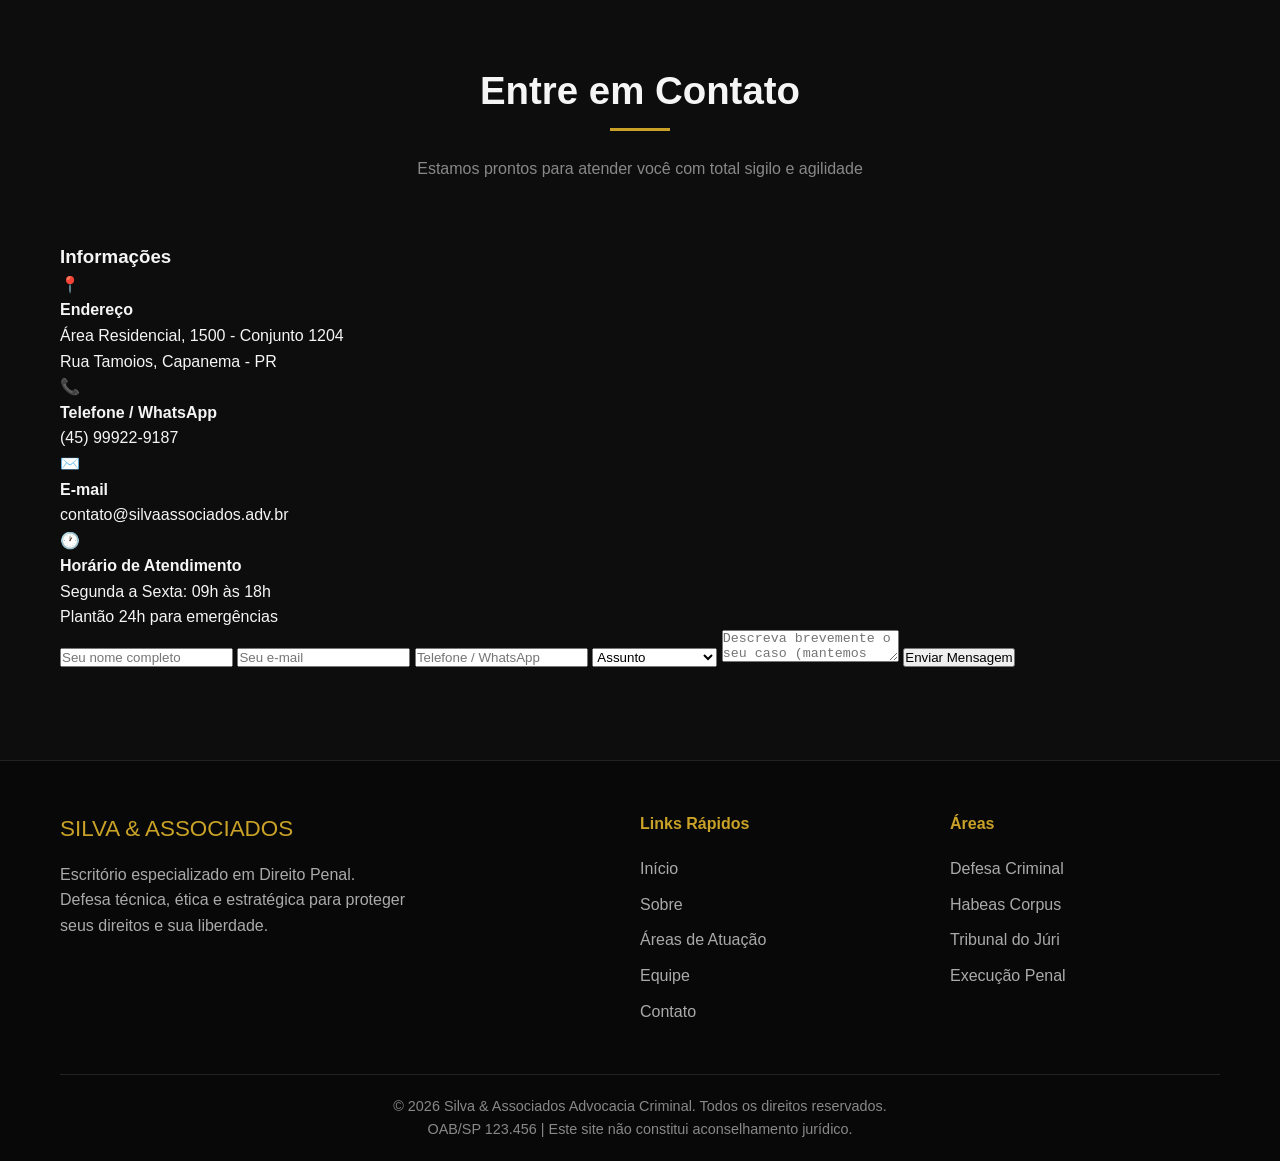
==== commit 156bf495: "Update index.html" ====
--- a/index.html
+++ b/index.html
@@ -273,114 +273,8 @@
         .servico-card p {
             color: #aaa;
             font-size: 0.95rem;
-        }
-
-        /* ========== EQUIPE ========== */
-        .equipe {
-            background: var(--cinza-escuro);
-        }
-
-        .equipe-grid {
-            display: grid;
-            grid-template-columns: repeat(auto-fit, minmax(250px, 1fr));
-            gap: 30px;
-        }
-
-        .advogado {
-            background: var(--preto);
-            border-radius: 10px;
-            overflow: hidden;
-            border: 1px solid #333;
-            text-align: center;
-        }
-
-        .advogado img {
-            width: 100%;
-            height: 280px;
-            object-fit: cover;
-            filter: grayscale(30%);
-        }
-
-        .advogado-info {
-            padding: 25px;
-        }
-
-        .advogado-info h3 {
-            color: var(--dourado);
-            margin-bottom: 5px;
-        }
-
-        .advogado-info span {
-            color: var(--cinza);
-            font-size: 0.9rem;
-        }
-
-        /* ========== CONTATO ========== */
-        .contato-grid {
-            display: grid;
-            grid-template-columns: 1fr 1fr;
-            gap: 50px;
-        }
-
-        .contato-info h3 {
-            color: var(--dourado);
-            margin-bottom: 20px;
-        }
-
-        .contato-item {
-            display: flex;
-            align-items: flex-start;
-            gap: 15px;
-            margin-bottom: 25px;
-        }
-
-        .contato-item .icon {
-            font-size: 1.4rem;
-            color: var(--dourado);
-        }
-
-        form {
-            display: flex;
-            flex-direction: column;
-            gap: 15px;
-        }
-
-        input, textarea, select {
-            background: var(--cinza-escuro);
-            border: 1px solid #333;
-            padding: 14px;
-            border-radius: 6px;
-            color: var(--branco);
-            font-size: 1rem;
-            outline: none;
-            transition: border 0.3s;
-        }
-
-        input:focus, textarea:focus, select:focus {
-            border-color: var(--dourado);
-        }
-
-        textarea {
-            resize: vertical;
-            min-height: 120px;
-        }
-
-        button[type="submit"] {
-            background: var(--dourado);
-            color: var(--preto);
-            border: none;
-            padding: 15px;
-            border-radius: 6px;
-            font-weight: 700;
-            font-size: 1.05rem;
-            cursor: pointer;
-            transition: background 0.3s;
-        }
-
-        button[type="submit"]:hover {
-            background: var(--dourado-claro);
-        }
-
+        }  
+        
         /* ========== FOOTER ========== */
         footer {
             background: #080808;
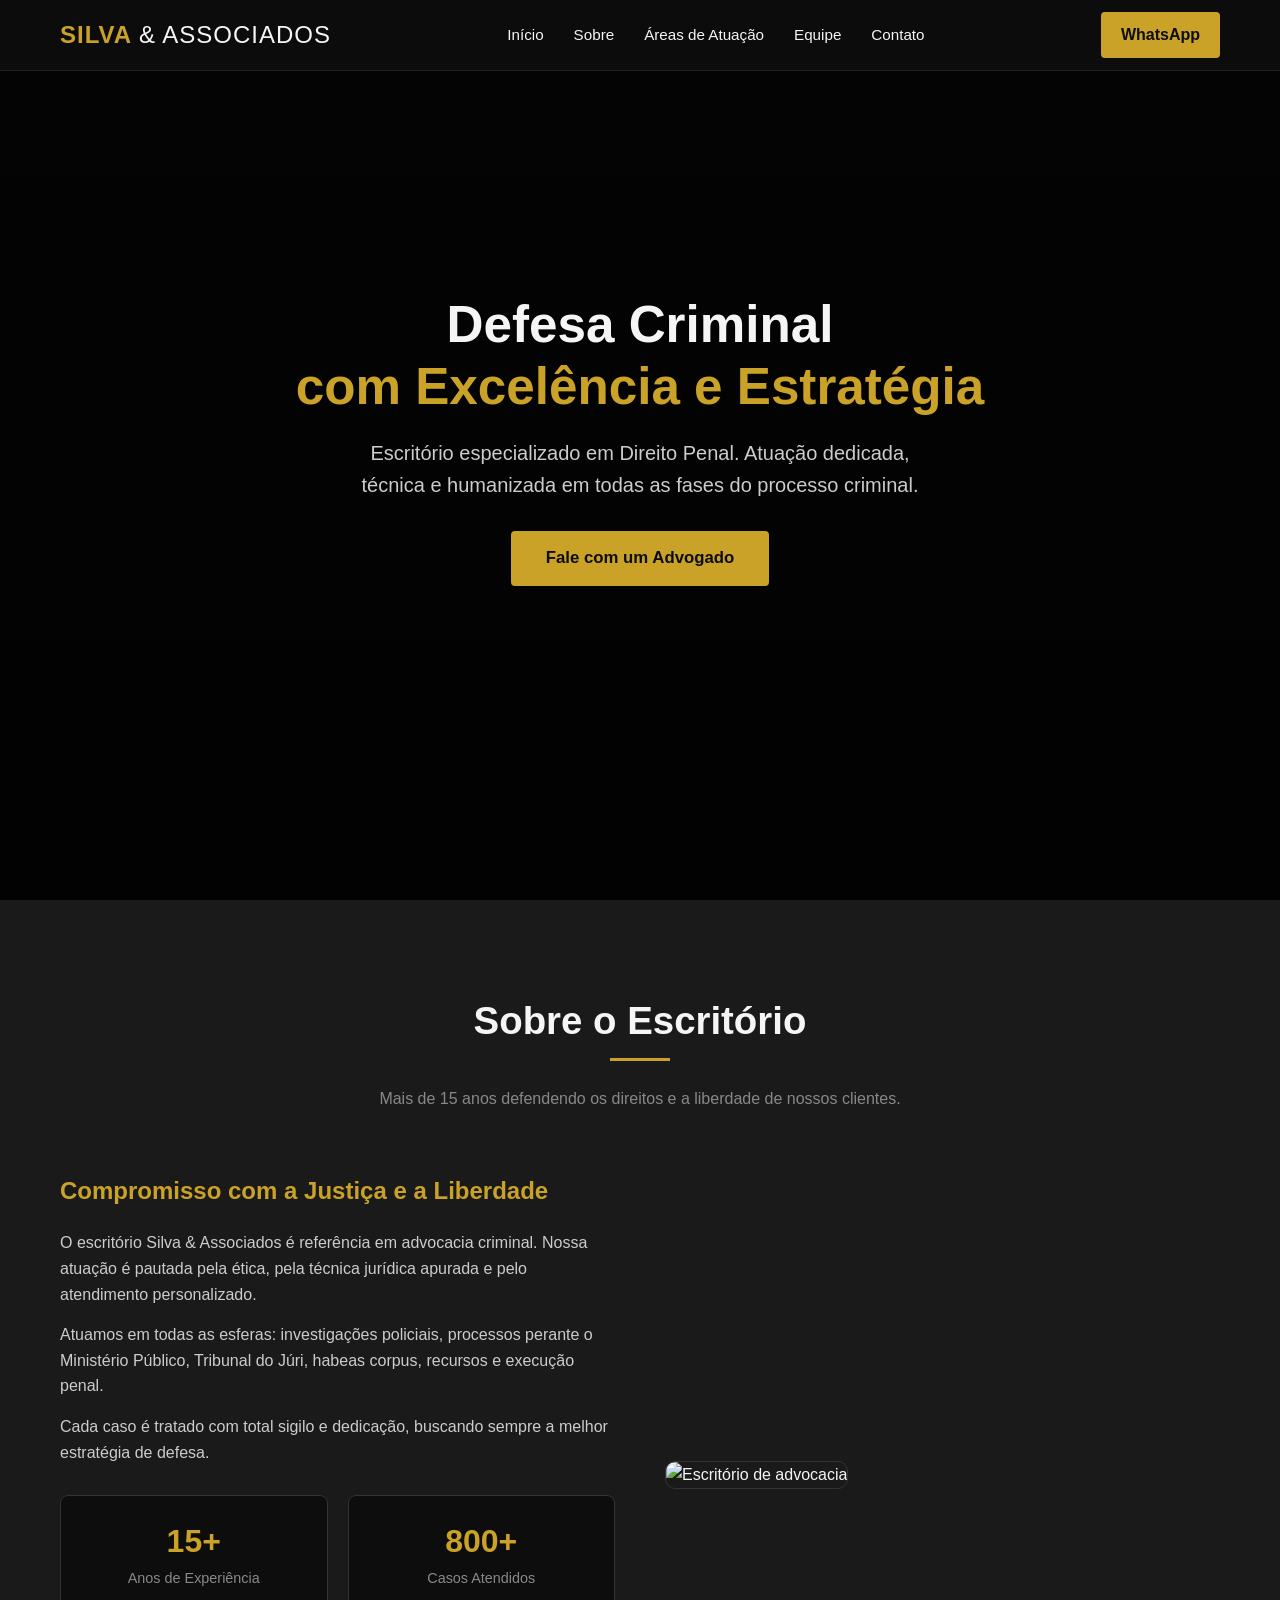
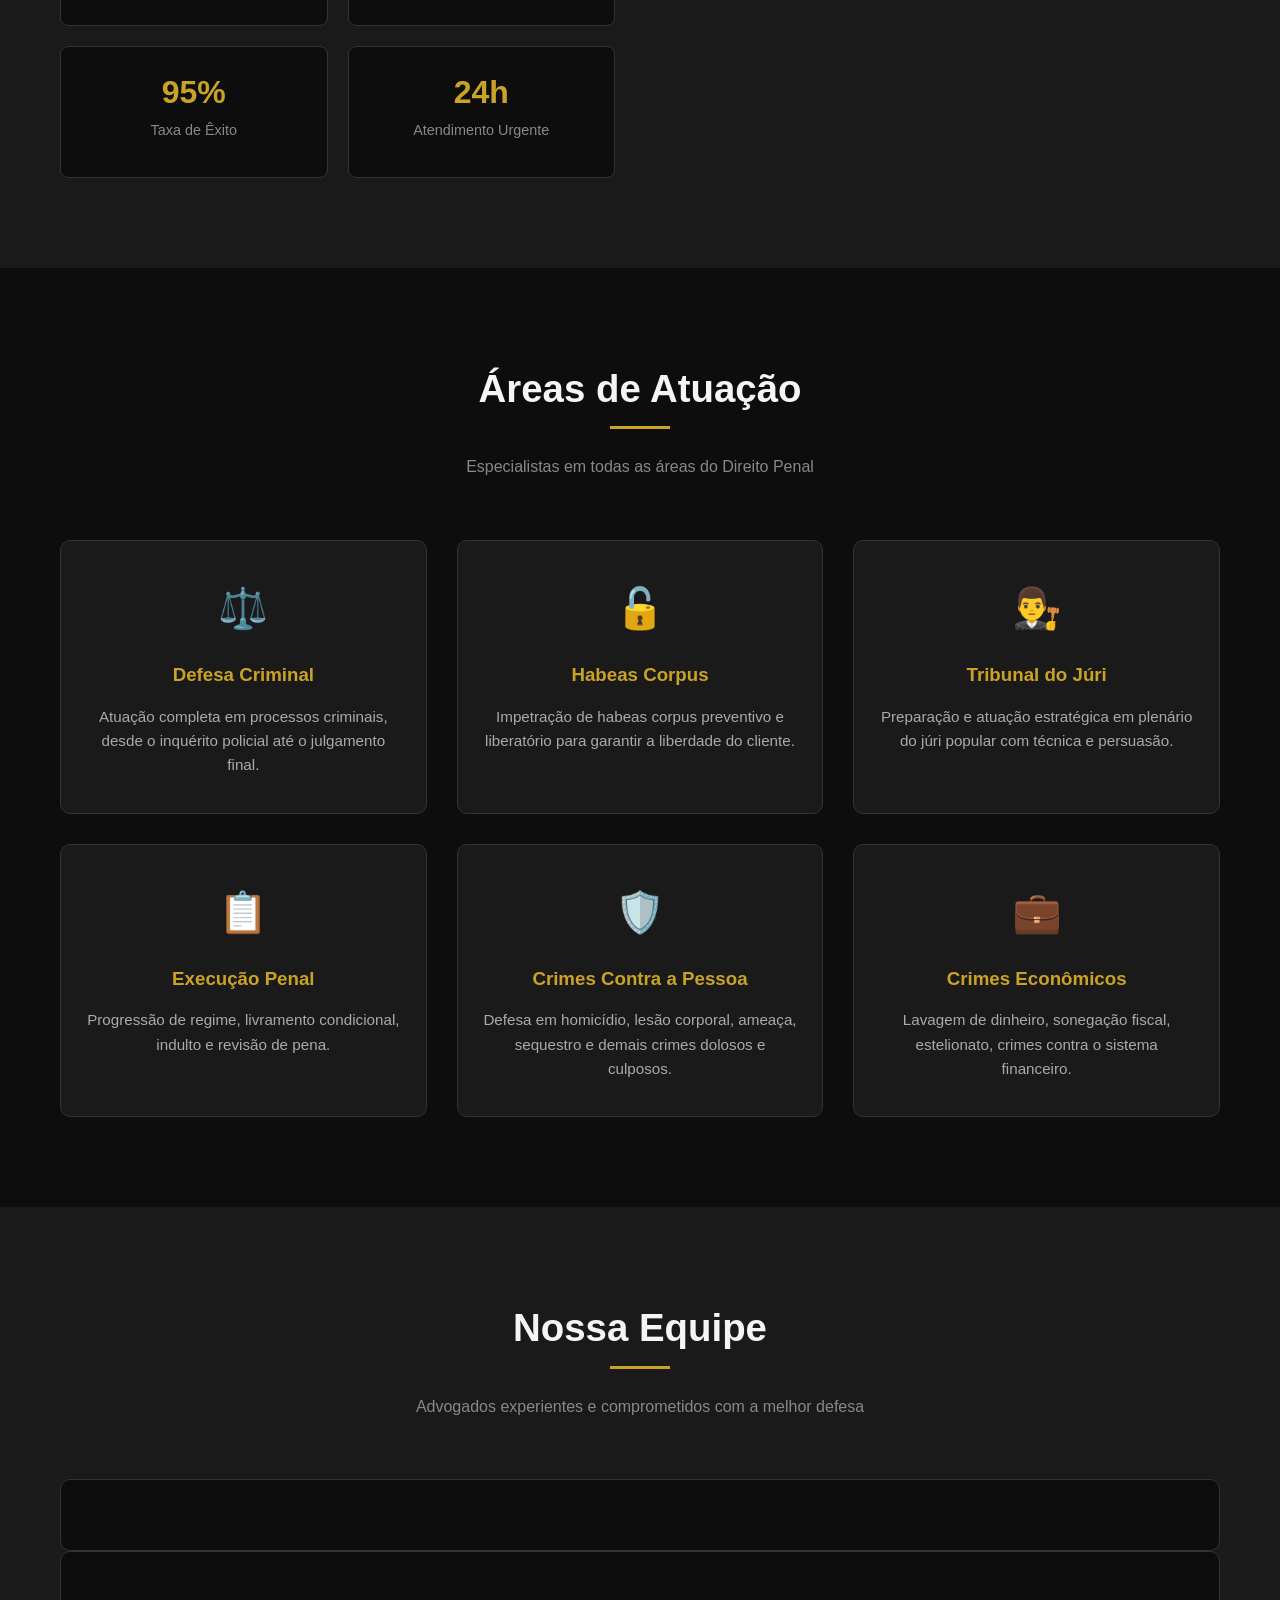
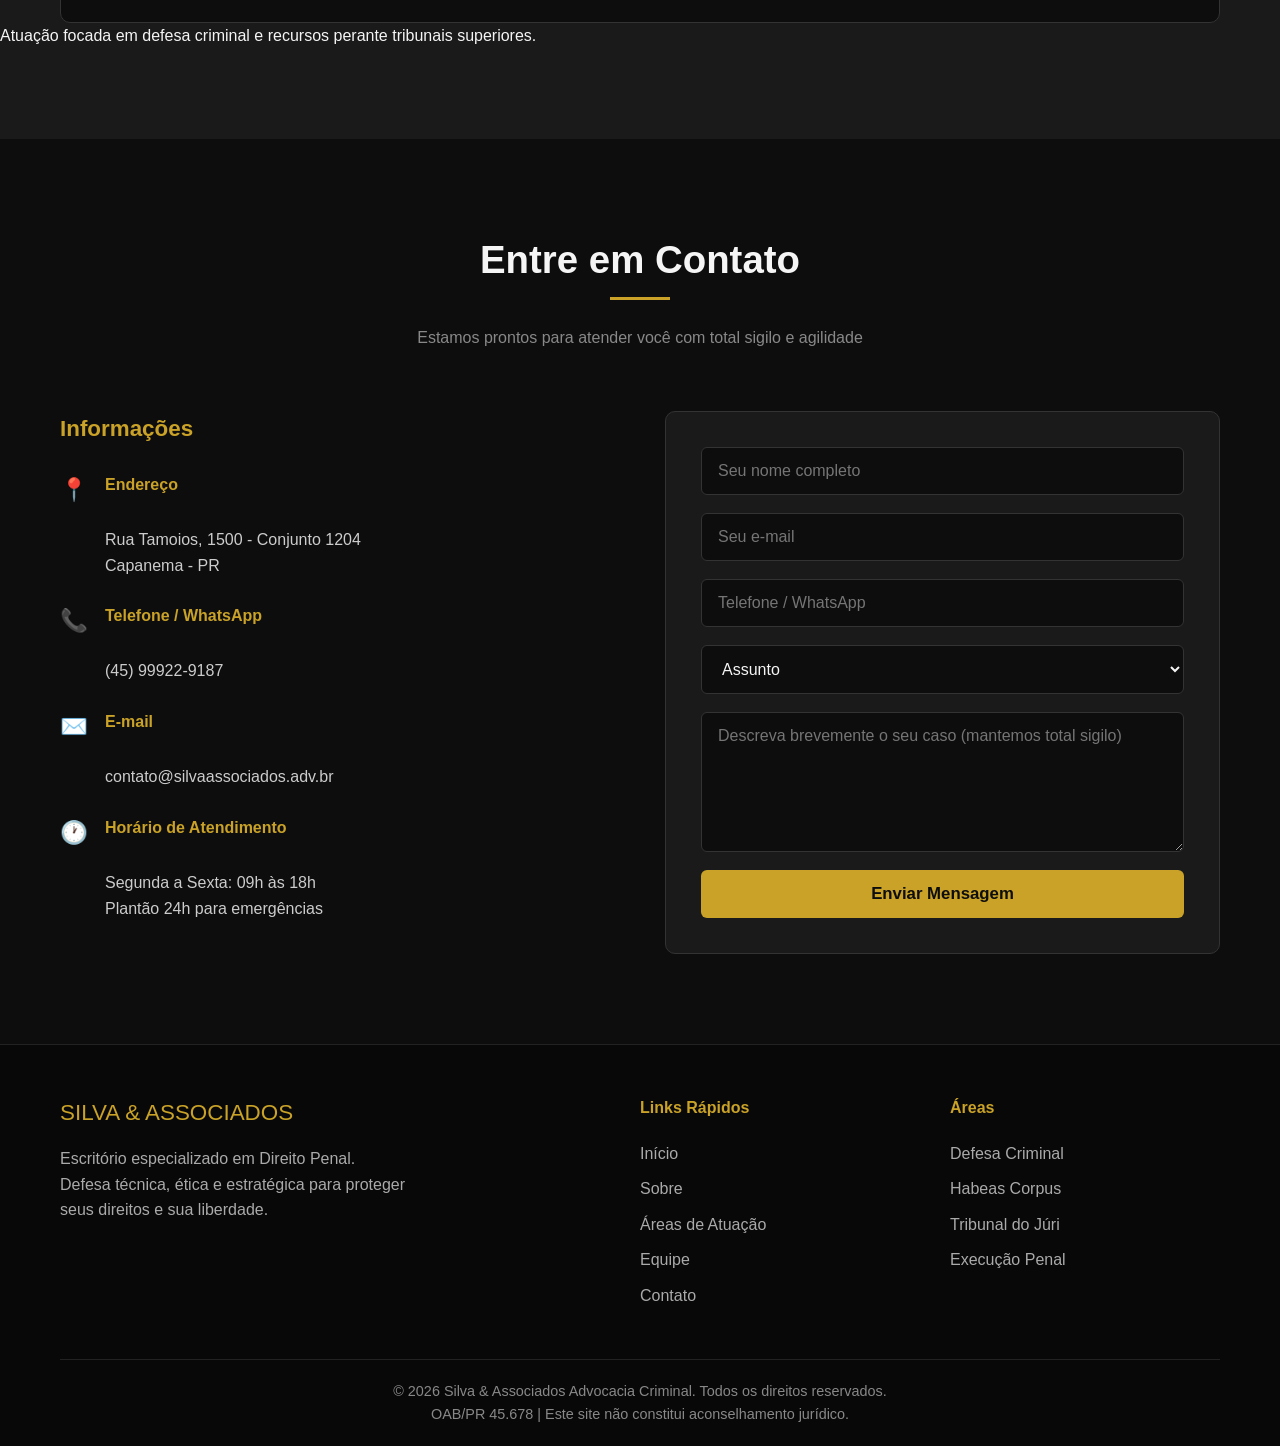
==== commit 99f62141: "Update index.html" ====
--- a/index.html
+++ b/index.html
@@ -5,14 +5,13 @@
     <meta name="viewport" content="width=device-width, initial-scale=1.0">
     <title>Silva & Associados | Advocacia Criminal</title>
     <meta name="description" content="Escritório especializado em Direito Penal. Defesa criminal, habeas corpus, júri e consultoria jurídica.">
-    
+   
     <style>
         * {
             margin: 0;
             padding: 0;
             box-sizing: border-box;
         }
-
         :root {
             --preto: #0d0d0d;
             --cinza-escuro: #1a1a1a;
@@ -21,14 +20,12 @@
             --branco: #f5f5f5;
             --cinza: #888;
         }
-
         body {
             font-family: 'Segoe UI', Tahoma, Geneva, Verdana, sans-serif;
             background-color: var(--preto);
             color: var(--branco);
             line-height: 1.6;
         }
-
         /* ========== HEADER ========== */
         header {
             background: rgba(13, 13, 13, 0.95);
@@ -39,38 +36,32 @@
             border-bottom: 1px solid #222;
             backdrop-filter: blur(10px);
         }
-
         .container {
             max-width: 1200px;
             margin: 0 auto;
             padding: 0 20px;
         }
-
         nav {
             display: flex;
             justify-content: space-between;
             align-items: center;
             height: 70px;
         }
-
         .logo {
             font-size: 1.5rem;
             font-weight: 700;
             color: var(--dourado);
             letter-spacing: 1px;
         }
-
         .logo span {
             color: var(--branco);
             font-weight: 400;
         }
-
         .menu {
             display: flex;
             gap: 30px;
             list-style: none;
         }
-
         .menu a {
             color: var(--branco);
             text-decoration: none;
@@ -78,11 +69,9 @@
             transition: color 0.3s;
             position: relative;
         }
-
         .menu a:hover {
             color: var(--dourado);
         }
-
         .menu a::after {
             content: '';
             position: absolute;
@@ -93,11 +82,9 @@
             background: var(--dourado);
             transition: width 0.3s;
         }
-
         .menu a:hover::after {
             width: 100%;
         }
-
         .btn-whatsapp {
             background: var(--dourado);
             color: var(--preto);
@@ -107,11 +94,9 @@
             font-weight: 600;
             transition: background 0.3s;
         }
-
         .btn-whatsapp:hover {
             background: var(--dourado-claro);
         }
-
         /* ========== HERO ========== */
         .hero {
             height: 100vh;
@@ -122,24 +107,20 @@
             text-align: center;
             padding-top: 70px;
         }
-
         .hero-content h1 {
             font-size: 3.2rem;
             margin-bottom: 20px;
             line-height: 1.2;
         }
-
         .hero-content h1 span {
             color: var(--dourado);
         }
-
         .hero-content p {
             font-size: 1.25rem;
             max-width: 600px;
             margin: 0 auto 30px;
             color: #ccc;
         }
-
         .btn-primary {
             display: inline-block;
             background: var(--dourado);
@@ -151,29 +132,24 @@
             font-size: 1.05rem;
             transition: all 0.3s;
         }
-
         .btn-primary:hover {
             background: var(--dourado-claro);
             transform: translateY(-2px);
         }
-
         /* ========== SEÇÕES ========== */
         section {
             padding: 90px 0;
         }
-
         .section-title {
             text-align: center;
             margin-bottom: 60px;
         }
-
         .section-title h2 {
             font-size: 2.4rem;
             margin-bottom: 15px;
             position: relative;
             display: inline-block;
         }
-
         .section-title h2::after {
             content: '';
             position: absolute;
@@ -184,43 +160,36 @@
             height: 3px;
             background: var(--dourado);
         }
-
         .section-title p {
             color: var(--cinza);
             max-width: 600px;
             margin: 20px auto 0;
         }
-
         /* ========== SOBRE ========== */
         .sobre {
             background: var(--cinza-escuro);
         }
-
         .sobre-grid {
             display: grid;
             grid-template-columns: 1fr 1fr;
             gap: 50px;
             align-items: center;
         }
-
         .sobre-texto h3 {
             color: var(--dourado);
             margin-bottom: 20px;
             font-size: 1.5rem;
         }
-
         .sobre-texto p {
             margin-bottom: 15px;
             color: #ccc;
         }
-
         .sobre-stats {
             display: grid;
             grid-template-columns: repeat(2, 1fr);
             gap: 20px;
             margin-top: 30px;
         }
-
         .stat {
             background: var(--preto);
             padding: 20px;
@@ -228,24 +197,20 @@
             text-align: center;
             border: 1px solid #333;
         }
-
         .stat h4 {
             font-size: 2rem;
             color: var(--dourado);
         }
-
         .stat p {
             font-size: 0.9rem;
             color: var(--cinza);
         }
-
         /* ========== SERVIÇOS ========== */
         .servicos-grid {
             display: grid;
             grid-template-columns: repeat(auto-fit, minmax(280px, 1fr));
             gap: 30px;
         }
-
         .servico-card {
             background: var(--cinza-escuro);
             padding: 35px 25px;
@@ -254,70 +219,167 @@
             transition: all 0.3s;
             text-align: center;
         }
-
         .servico-card:hover {
             border-color: var(--dourado);
             transform: translateY(-8px);
         }
-
         .servico-card .icon {
             font-size: 2.5rem;
             margin-bottom: 20px;
         }
-
         .servico-card h3 {
             margin-bottom: 15px;
             color: var(--dourado);
         }
-
         .servico-card p {
             color: #aaa;
             font-size: 0.95rem;
-        }  
-        
+        }
+        /* ========== EQUIPE ========== */
+        .equipe {
+            background: var(--cinza-escuro);
+        }
+        .equipe-grid {
+            display: grid;
+            grid-template-columns: repeat(auto-fit, minmax(280px, 1fr));
+            gap: 30px;
+        }
+        .advogado {
+            background: var(--preto);
+            border-radius: 10px;
+            border: 1px solid #333;
+            transition: all 0.3s;
+            text-align: center;
+            padding: 35px 25px;
+        }
+        .advogado:hover {
+            border-color: var(--dourado);
+            transform: translateY(-8px);
+        }
+        .advogado-info h3 {
+            color: var(--dourado);
+            margin-bottom: 8px;
+            font-size: 1.3rem;
+        }
+        .advogado-info .cargo {
+            color: var(--cinza);
+            font-size: 0.9rem;
+            margin-bottom: 12px;
+        }
+        .advogado-info p {
+            color: #aaa;
+            font-size: 0.95rem;
+        }
+        /* ========== CONTATO ========== */
+        .contato-grid {
+            display: grid;
+            grid-template-columns: 1fr 1fr;
+            gap: 50px;
+            align-items: start;
+        }
+        .contato-info h3 {
+            color: var(--dourado);
+            margin-bottom: 25px;
+            font-size: 1.4rem;
+        }
+        .contato-item {
+            display: flex;
+            gap: 15px;
+            margin-bottom: 25px;
+            align-items: flex-start;
+        }
+        .contato-item .icon {
+            font-size: 1.4rem;
+            min-width: 30px;
+        }
+        .contato-item strong {
+            color: var(--dourado);
+            display: block;
+            margin-bottom: 4px;
+        }
+        .contato-item div {
+            color: #ccc;
+        }
+        form {
+            background: var(--cinza-escuro);
+            padding: 35px;
+            border-radius: 10px;
+            border: 1px solid #333;
+            display: flex;
+            flex-direction: column;
+            gap: 18px;
+        }
+        form input,
+        form select,
+        form textarea {
+            background: var(--preto);
+            border: 1px solid #333;
+            color: var(--branco);
+            padding: 14px 16px;
+            border-radius: 6px;
+            font-size: 1rem;
+            font-family: inherit;
+            transition: border-color 0.3s;
+        }
+        form input:focus,
+        form select:focus,
+        form textarea:focus {
+            outline: none;
+            border-color: var(--dourado);
+        }
+        form textarea {
+            min-height: 140px;
+            resize: vertical;
+        }
+        form button {
+            background: var(--dourado);
+            color: var(--preto);
+            border: none;
+            padding: 14px;
+            border-radius: 6px;
+            font-weight: 700;
+            font-size: 1.05rem;
+            cursor: pointer;
+            transition: background 0.3s;
+        }
+        form button:hover {
+            background: var(--dourado-claro);
+        }
         /* ========== FOOTER ========== */
         footer {
             background: #080808;
             padding: 50px 0 20px;
             border-top: 1px solid #222;
         }
-
         .footer-grid {
             display: grid;
             grid-template-columns: 2fr 1fr 1fr;
             gap: 40px;
             margin-bottom: 40px;
         }
-
         .footer-logo {
             font-size: 1.4rem;
             color: var(--dourado);
             margin-bottom: 15px;
         }
-
         .footer-col h4 {
             color: var(--dourado);
             margin-bottom: 20px;
         }
-
         .footer-col ul {
             list-style: none;
         }
-
         .footer-col ul li {
             margin-bottom: 10px;
         }
-
         .footer-col a {
             color: #aaa;
             text-decoration: none;
             transition: color 0.3s;
         }
-
         .footer-col a:hover {
             color: var(--dourado);
         }
-
         .copyright {
             text-align: center;
             padding-top: 20px;
@@ -325,27 +387,26 @@
             color: var(--cinza);
             font-size: 0.9rem;
         }
-
         /* ========== RESPONSIVO ========== */
         @media (max-width: 900px) {
             .menu {
                 display: none;
             }
-
             .hero-content h1 {
                 font-size: 2.3rem;
             }
-
             .sobre-grid,
             .contato-grid,
             .footer-grid {
                 grid-template-columns: 1fr;
             }
+            .equipe-grid {
+                grid-template-columns: 1fr;
+            }
         }
     </style>
 </head>
 <body>
-
     <!-- HEADER -->
     <header>
         <div class="container">
@@ -358,7 +419,7 @@
                     <li><a href="#equipe">Equipe</a></li>
                     <li><a href="#contato">Contato</a></li>
                 </ul>
-                <a href="https://wa.me/5511999999999" class="btn-whatsapp" target="_blank">WhatsApp</a>
+                <a href="https://wa.me/5545999229187" class="btn-whatsapp" target="_blank">WhatsApp</a>
             </nav>
         </div>
     </header>
@@ -387,7 +448,7 @@
                     <p>O escritório Silva & Associados é referência em advocacia criminal. Nossa atuação é pautada pela ética, pela técnica jurídica apurada e pelo atendimento personalizado.</p>
                     <p>Atuamos em todas as esferas: investigações policiais, processos perante o Ministério Público, Tribunal do Júri, habeas corpus, recursos e execução penal.</p>
                     <p>Cada caso é tratado com total sigilo e dedicação, buscando sempre a melhor estratégia de defesa.</p>
-                    
+                   
                     <div class="sobre-stats">
                         <div class="stat">
                             <h4>15+</h4>
@@ -408,9 +469,8 @@
                     </div>
                 </div>
                 <div>
-                    <!-- Espaço para imagem ou vídeo institucional -->
-                    <img src="https://images.unsplash.com/photo-1505664194779-8beaceb93744?ixlib=rb-4.0.3&auto=format&fit=crop&w=800&q=80" 
-                         alt="Escritório de advocacia" 
+                    <img src="https://images.unsplash.com/photo-1505664194779-8beaceb93744?ixlib=rb-4.0.3&auto=format&fit=crop&w=800&q=80"
+                         alt="Escritório de advocacia"
                          style="width:100%; border-radius:10px; border:1px solid #333;">
                 </div>
             </div>
@@ -459,26 +519,21 @@
         </div>
     </section>
 
-    <!-- EQUIPE -->
+    <!-- EQUIPE (sem fotos) -->
     <section class="equipe" id="equipe">
         <div class="container">
             <div class="section-title">
+                <h2>Nossa Equipe</h2>
                 <p>Advogados experientes e comprometidos com a melhor defesa</p>
             </div>
             <div class="equipe-grid">
                 <div class="advogado">
-                    <img src="">
-                    <div class="advogado-info">
                     </div>
                 </div>
                 <div class="advogado">
-                    <img src="">
-                    <div class="advogado-info">
-                    </div>
-                </div>
-                <div class="advogado">
-                    <img src="">
-                    <div class="advogado-info">
+                    </div>
+                </div>
+                        <p>Atuação focada em defesa criminal e recursos perante tribunais superiores.</p>
                     </div>
                 </div>
             </div>
@@ -499,8 +554,8 @@
                         <div class="icon">📍</div>
                         <div>
                             <strong>Endereço</strong><br>
-                            Área Residencial, 1500 - Conjunto 1204<br>
-                            Rua Tamoios, Capanema - PR
+                            Rua Tamoios, 1500 - Conjunto 1204<br>
+                            Capanema - PR
                         </div>
                     </div>
                     <div class="contato-item">
@@ -526,7 +581,6 @@
                         </div>
                     </div>
                 </div>
-
                 <form onsubmit="event.preventDefault(); alert('Mensagem enviada com sucesso! Entraremos em contato em breve.');">
                     <input type="text" placeholder="Seu nome completo" required>
                     <input type="email" placeholder="Seu e-mail" required>
@@ -579,10 +633,9 @@
             </div>
             <div class="copyright">
                 © 2026 Silva & Associados Advocacia Criminal. Todos os direitos reservados.<br>
-                OAB/SP 123.456 | Este site não constitui aconselhamento jurídico.
+                OAB/PR 45.678 | Este site não constitui aconselhamento jurídico.
             </div>
         </div>
     </footer>
-
 </body>
 </html>
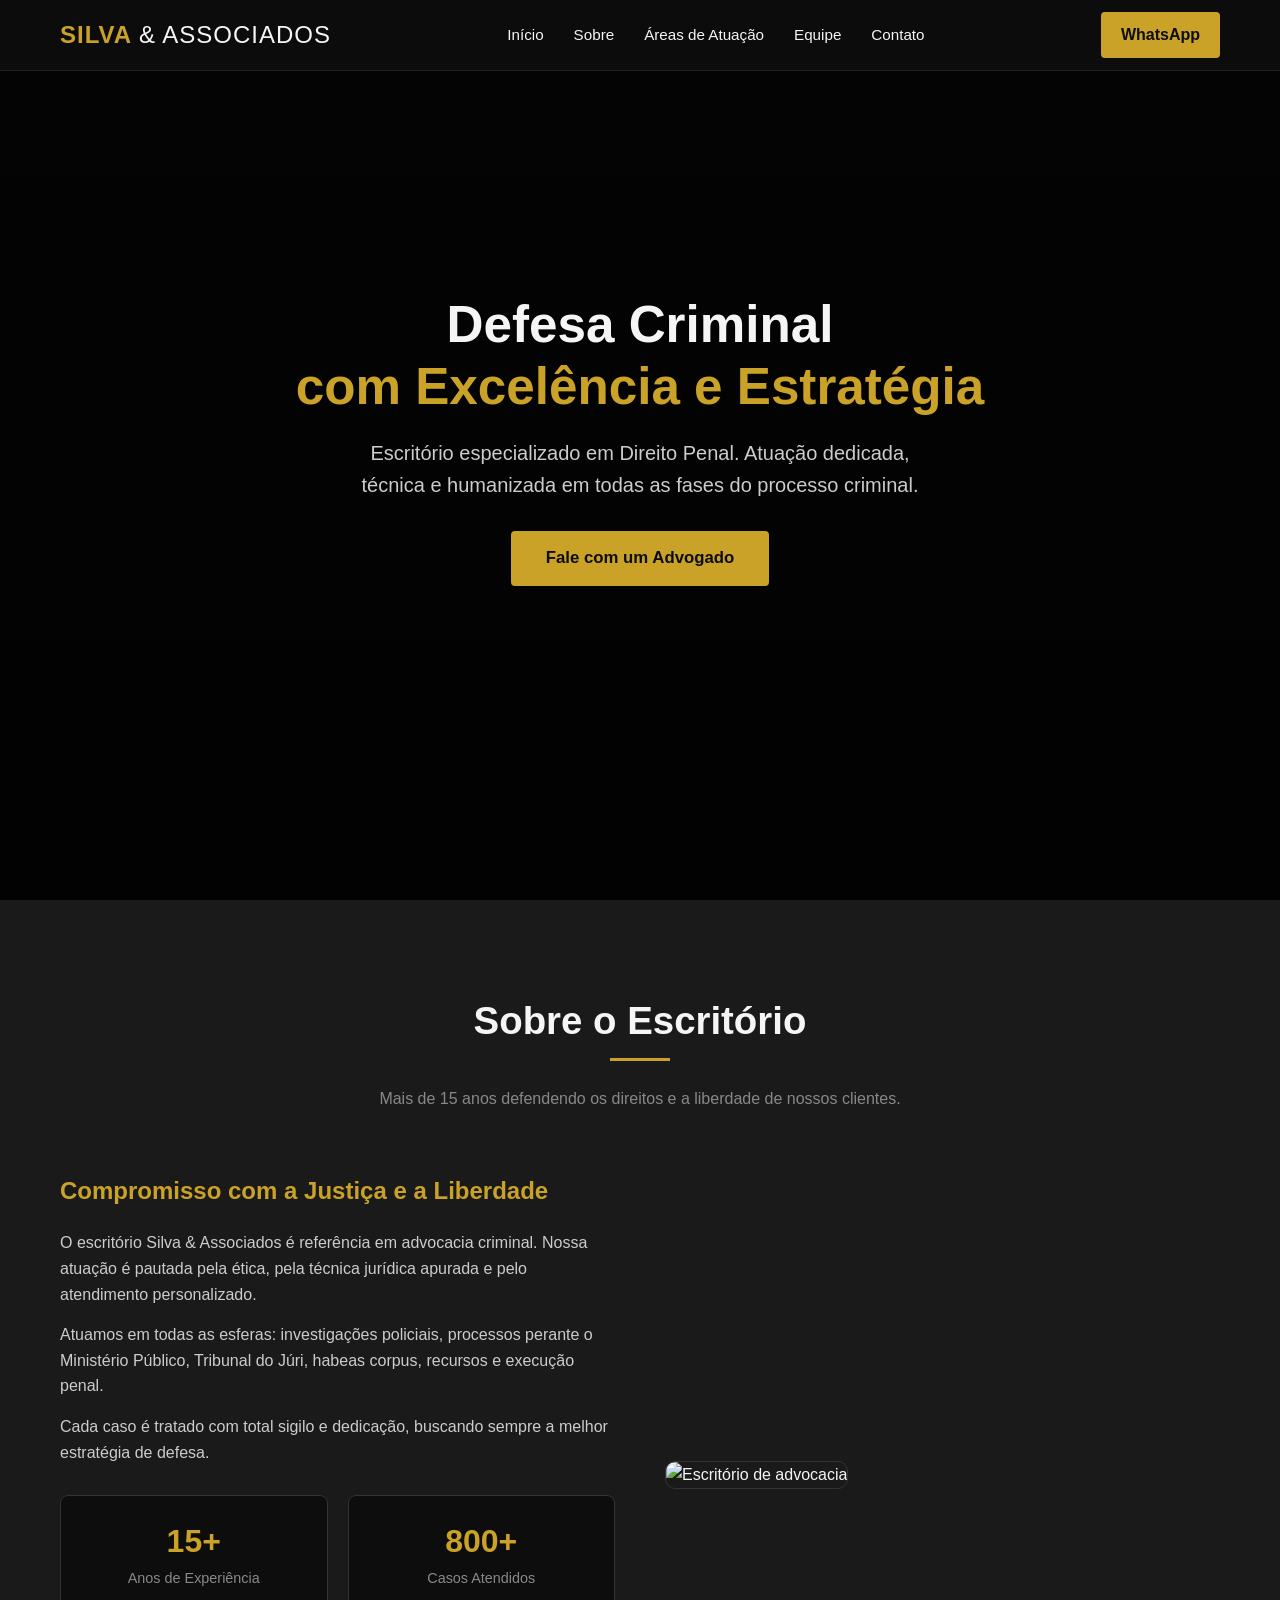
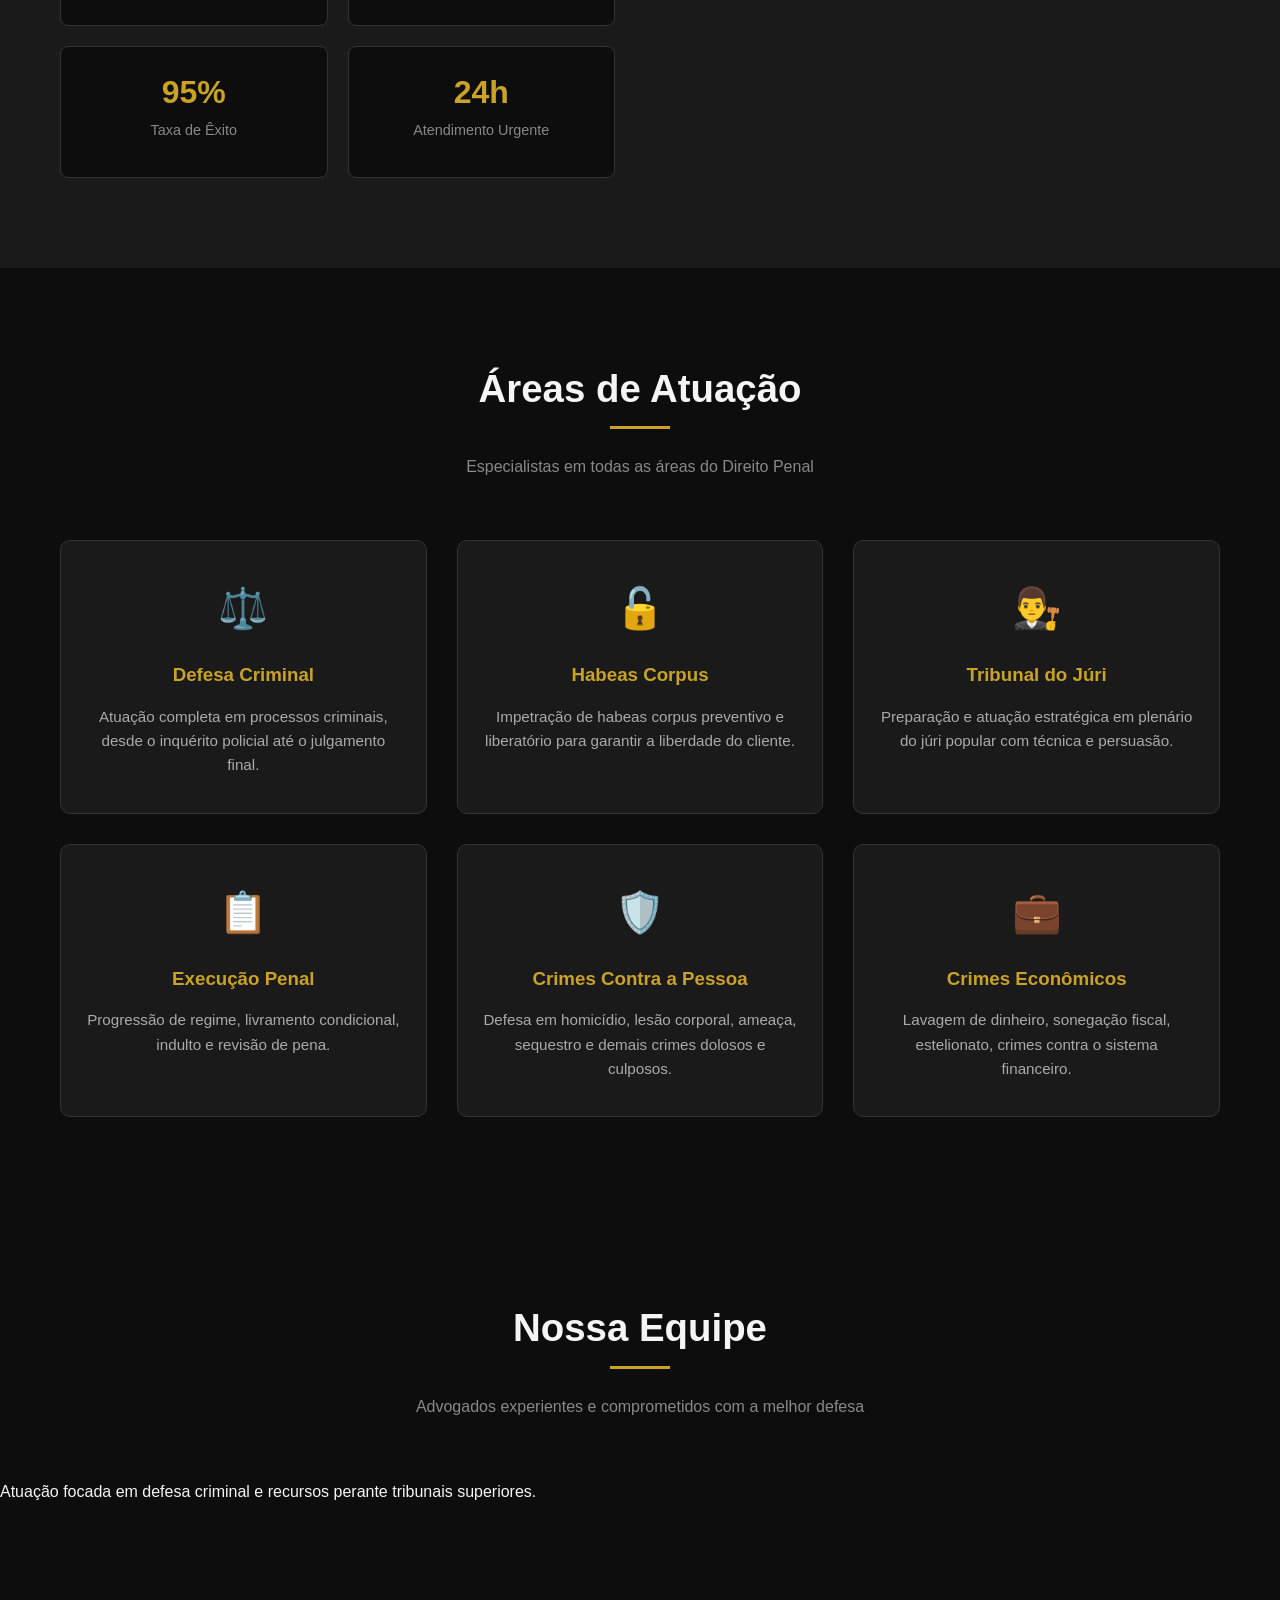
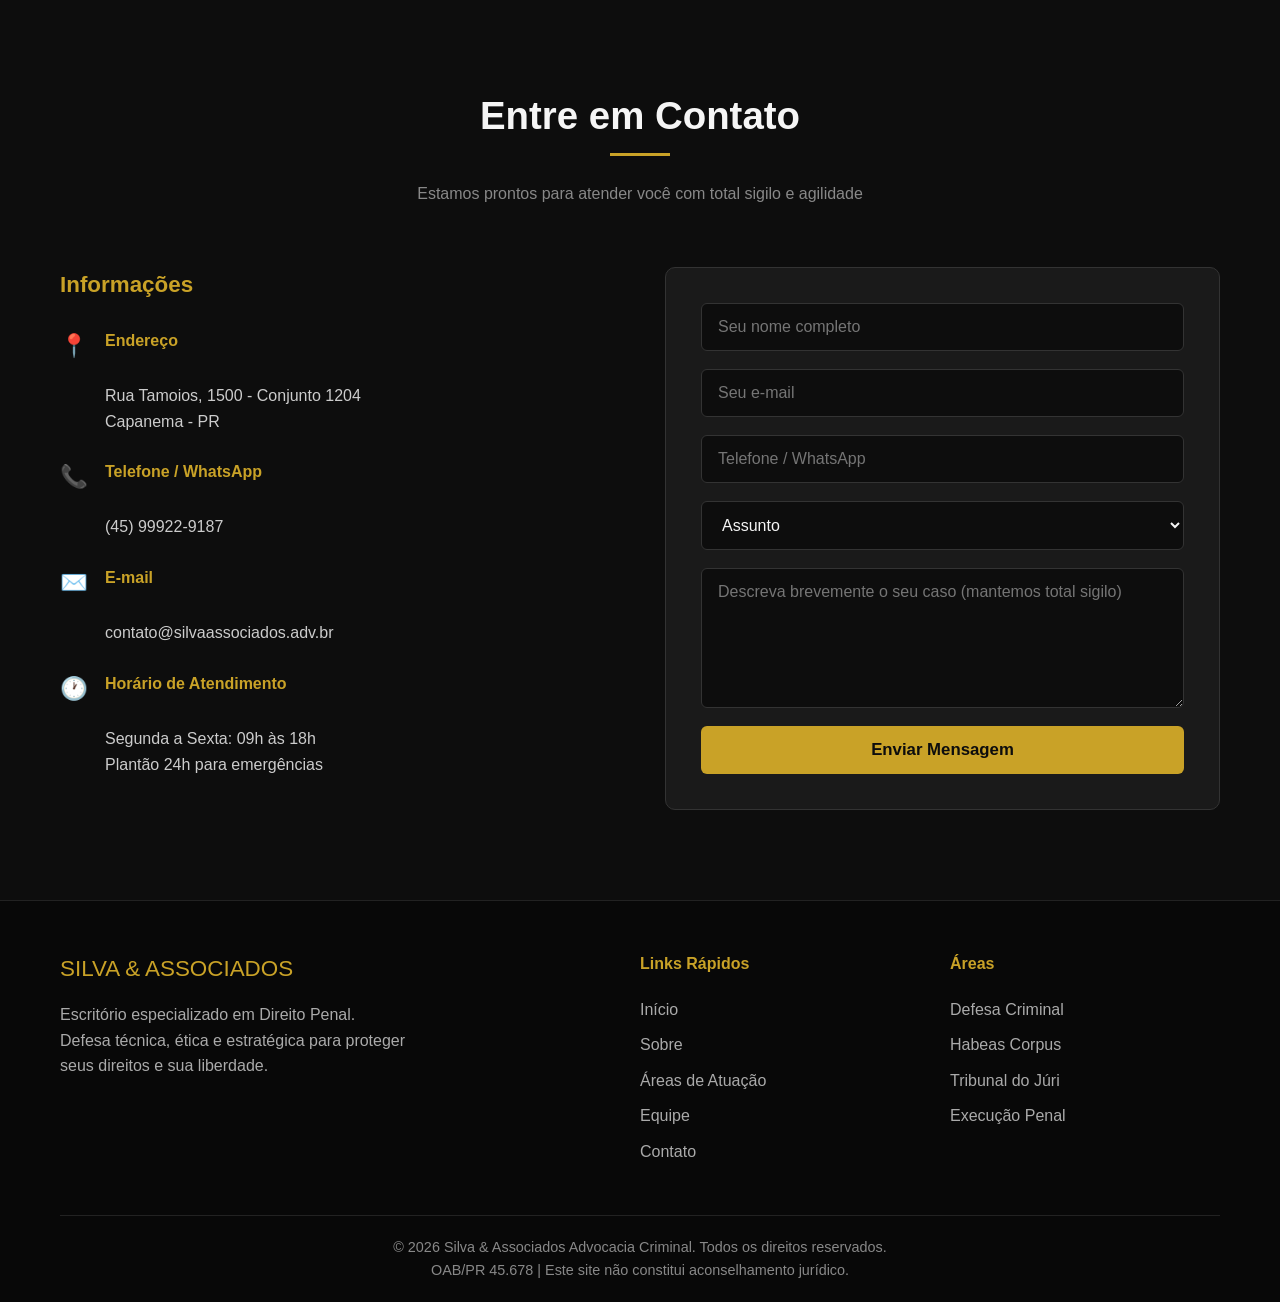
==== commit a0b9c0b2: "Remove equipe section styles from index.html Removed styling for the 'equipe' section and its relate" ====
--- a/index.html
+++ b/index.html
@@ -232,41 +232,6 @@
             color: var(--dourado);
         }
         .servico-card p {
-            color: #aaa;
-            font-size: 0.95rem;
-        }
-        /* ========== EQUIPE ========== */
-        .equipe {
-            background: var(--cinza-escuro);
-        }
-        .equipe-grid {
-            display: grid;
-            grid-template-columns: repeat(auto-fit, minmax(280px, 1fr));
-            gap: 30px;
-        }
-        .advogado {
-            background: var(--preto);
-            border-radius: 10px;
-            border: 1px solid #333;
-            transition: all 0.3s;
-            text-align: center;
-            padding: 35px 25px;
-        }
-        .advogado:hover {
-            border-color: var(--dourado);
-            transform: translateY(-8px);
-        }
-        .advogado-info h3 {
-            color: var(--dourado);
-            margin-bottom: 8px;
-            font-size: 1.3rem;
-        }
-        .advogado-info .cargo {
-            color: var(--cinza);
-            font-size: 0.9rem;
-            margin-bottom: 12px;
-        }
-        .advogado-info p {
             color: #aaa;
             font-size: 0.95rem;
         }
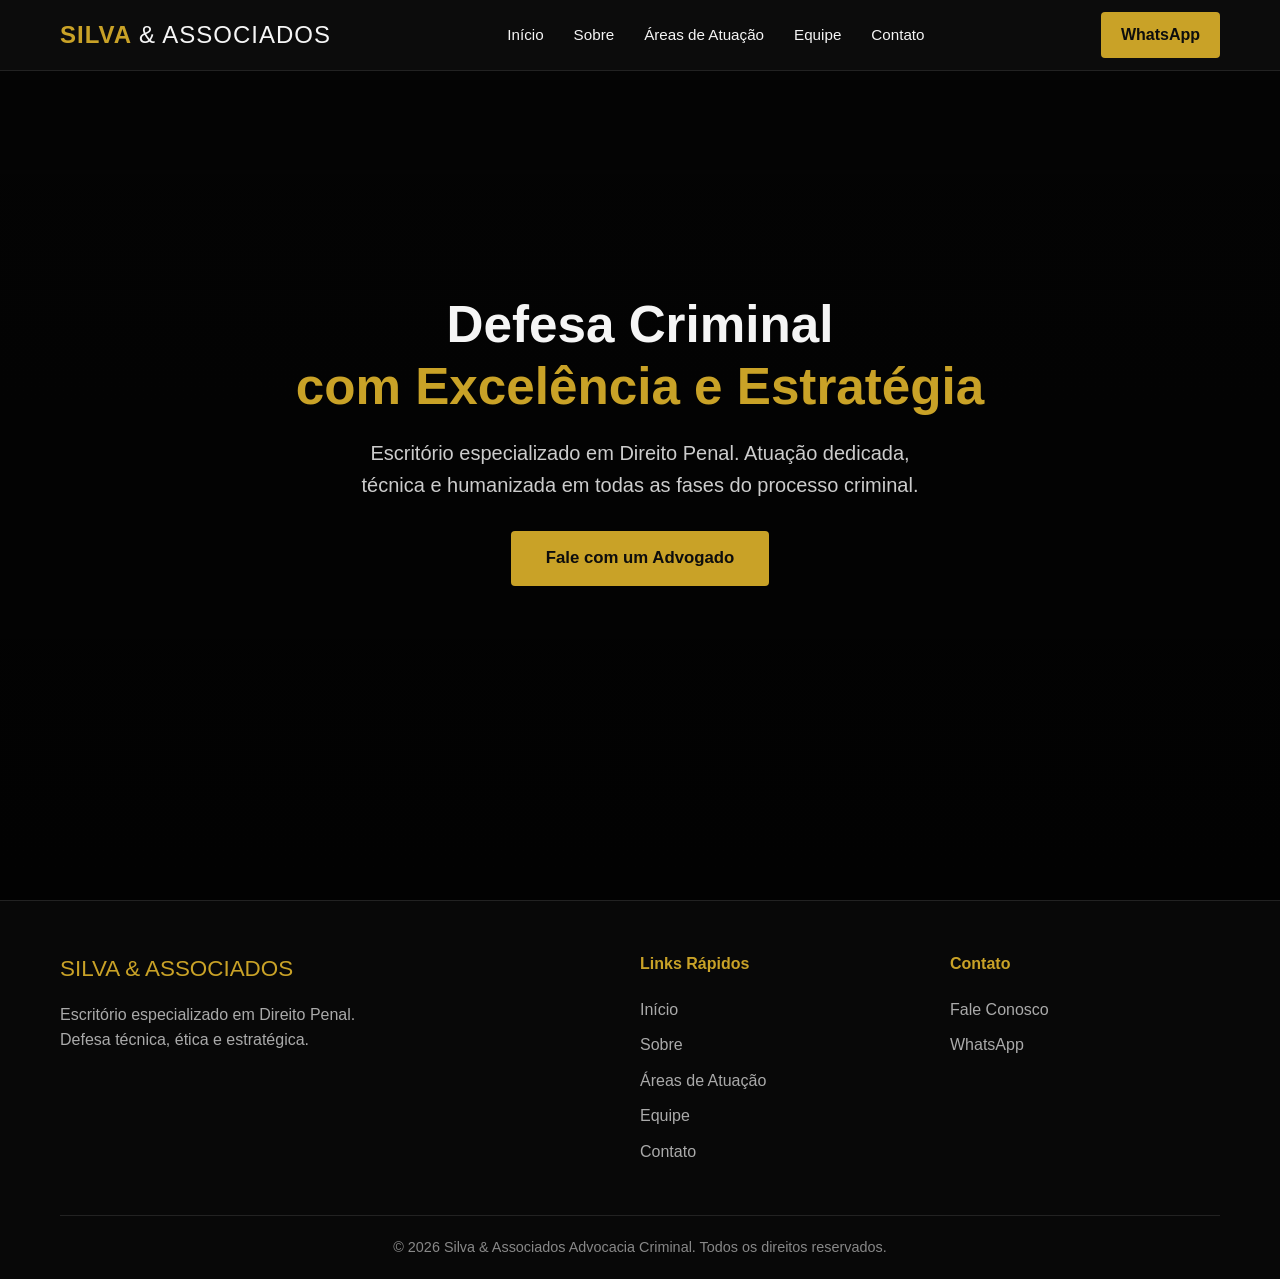
==== commit def7fcfe: "Update index.html" ====
--- a/index.html
+++ b/index.html
@@ -4,564 +4,34 @@
     <meta charset="UTF-8">
     <meta name="viewport" content="width=device-width, initial-scale=1.0">
     <title>Silva & Associados | Advocacia Criminal</title>
-    <meta name="description" content="Escritório especializado em Direito Penal. Defesa criminal, habeas corpus, júri e consultoria jurídica.">
-   
-    <style>
-        * {
-            margin: 0;
-            padding: 0;
-            box-sizing: border-box;
-        }
-        :root {
-            --preto: #0d0d0d;
-            --cinza-escuro: #1a1a1a;
-            --dourado: #c9a227;
-            --dourado-claro: #e0b83a;
-            --branco: #f5f5f5;
-            --cinza: #888;
-        }
-        body {
-            font-family: 'Segoe UI', Tahoma, Geneva, Verdana, sans-serif;
-            background-color: var(--preto);
-            color: var(--branco);
-            line-height: 1.6;
-        }
-        /* ========== HEADER ========== */
-        header {
-            background: rgba(13, 13, 13, 0.95);
-            position: fixed;
-            width: 100%;
-            top: 0;
-            z-index: 1000;
-            border-bottom: 1px solid #222;
-            backdrop-filter: blur(10px);
-        }
-        .container {
-            max-width: 1200px;
-            margin: 0 auto;
-            padding: 0 20px;
-        }
-        nav {
-            display: flex;
-            justify-content: space-between;
-            align-items: center;
-            height: 70px;
-        }
-        .logo {
-            font-size: 1.5rem;
-            font-weight: 700;
-            color: var(--dourado);
-            letter-spacing: 1px;
-        }
-        .logo span {
-            color: var(--branco);
-            font-weight: 400;
-        }
-        .menu {
-            display: flex;
-            gap: 30px;
-            list-style: none;
-        }
-        .menu a {
-            color: var(--branco);
-            text-decoration: none;
-            font-size: 0.95rem;
-            transition: color 0.3s;
-            position: relative;
-        }
-        .menu a:hover {
-            color: var(--dourado);
-        }
-        .menu a::after {
-            content: '';
-            position: absolute;
-            bottom: -5px;
-            left: 0;
-            width: 0;
-            height: 2px;
-            background: var(--dourado);
-            transition: width 0.3s;
-        }
-        .menu a:hover::after {
-            width: 100%;
-        }
-        .btn-whatsapp {
-            background: var(--dourado);
-            color: var(--preto);
-            padding: 10px 20px;
-            border-radius: 4px;
-            text-decoration: none;
-            font-weight: 600;
-            transition: background 0.3s;
-        }
-        .btn-whatsapp:hover {
-            background: var(--dourado-claro);
-        }
-        /* ========== HERO ========== */
-        .hero {
-            height: 100vh;
-            background: linear-gradient(rgba(0,0,0,0.7), rgba(0,0,0,0.85)),
-                        url('https://images.unsplash.com/photo-1589829545856-d10d557cf95f?ixlib=rb-4.0.3&auto=format&fit=crop&w=1920&q=80') center/cover no-repeat;
-            display: flex;
-            align-items: center;
-            text-align: center;
-            padding-top: 70px;
-        }
-        .hero-content h1 {
-            font-size: 3.2rem;
-            margin-bottom: 20px;
-            line-height: 1.2;
-        }
-        .hero-content h1 span {
-            color: var(--dourado);
-        }
-        .hero-content p {
-            font-size: 1.25rem;
-            max-width: 600px;
-            margin: 0 auto 30px;
-            color: #ccc;
-        }
-        .btn-primary {
-            display: inline-block;
-            background: var(--dourado);
-            color: var(--preto);
-            padding: 14px 35px;
-            border-radius: 4px;
-            text-decoration: none;
-            font-weight: 700;
-            font-size: 1.05rem;
-            transition: all 0.3s;
-        }
-        .btn-primary:hover {
-            background: var(--dourado-claro);
-            transform: translateY(-2px);
-        }
-        /* ========== SEÇÕES ========== */
-        section {
-            padding: 90px 0;
-        }
-        .section-title {
-            text-align: center;
-            margin-bottom: 60px;
-        }
-        .section-title h2 {
-            font-size: 2.4rem;
-            margin-bottom: 15px;
-            position: relative;
-            display: inline-block;
-        }
-        .section-title h2::after {
-            content: '';
-            position: absolute;
-            bottom: -10px;
-            left: 50%;
-            transform: translateX(-50%);
-            width: 60px;
-            height: 3px;
-            background: var(--dourado);
-        }
-        .section-title p {
-            color: var(--cinza);
-            max-width: 600px;
-            margin: 20px auto 0;
-        }
-        /* ========== SOBRE ========== */
-        .sobre {
-            background: var(--cinza-escuro);
-        }
-        .sobre-grid {
-            display: grid;
-            grid-template-columns: 1fr 1fr;
-            gap: 50px;
-            align-items: center;
-        }
-        .sobre-texto h3 {
-            color: var(--dourado);
-            margin-bottom: 20px;
-            font-size: 1.5rem;
-        }
-        .sobre-texto p {
-            margin-bottom: 15px;
-            color: #ccc;
-        }
-        .sobre-stats {
-            display: grid;
-            grid-template-columns: repeat(2, 1fr);
-            gap: 20px;
-            margin-top: 30px;
-        }
-        .stat {
-            background: var(--preto);
-            padding: 20px;
-            border-radius: 8px;
-            text-align: center;
-            border: 1px solid #333;
-        }
-        .stat h4 {
-            font-size: 2rem;
-            color: var(--dourado);
-        }
-        .stat p {
-            font-size: 0.9rem;
-            color: var(--cinza);
-        }
-        /* ========== SERVIÇOS ========== */
-        .servicos-grid {
-            display: grid;
-            grid-template-columns: repeat(auto-fit, minmax(280px, 1fr));
-            gap: 30px;
-        }
-        .servico-card {
-            background: var(--cinza-escuro);
-            padding: 35px 25px;
-            border-radius: 10px;
-            border: 1px solid #333;
-            transition: all 0.3s;
-            text-align: center;
-        }
-        .servico-card:hover {
-            border-color: var(--dourado);
-            transform: translateY(-8px);
-        }
-        .servico-card .icon {
-            font-size: 2.5rem;
-            margin-bottom: 20px;
-        }
-        .servico-card h3 {
-            margin-bottom: 15px;
-            color: var(--dourado);
-        }
-        .servico-card p {
-            color: #aaa;
-            font-size: 0.95rem;
-        }
-        /* ========== CONTATO ========== */
-        .contato-grid {
-            display: grid;
-            grid-template-columns: 1fr 1fr;
-            gap: 50px;
-            align-items: start;
-        }
-        .contato-info h3 {
-            color: var(--dourado);
-            margin-bottom: 25px;
-            font-size: 1.4rem;
-        }
-        .contato-item {
-            display: flex;
-            gap: 15px;
-            margin-bottom: 25px;
-            align-items: flex-start;
-        }
-        .contato-item .icon {
-            font-size: 1.4rem;
-            min-width: 30px;
-        }
-        .contato-item strong {
-            color: var(--dourado);
-            display: block;
-            margin-bottom: 4px;
-        }
-        .contato-item div {
-            color: #ccc;
-        }
-        form {
-            background: var(--cinza-escuro);
-            padding: 35px;
-            border-radius: 10px;
-            border: 1px solid #333;
-            display: flex;
-            flex-direction: column;
-            gap: 18px;
-        }
-        form input,
-        form select,
-        form textarea {
-            background: var(--preto);
-            border: 1px solid #333;
-            color: var(--branco);
-            padding: 14px 16px;
-            border-radius: 6px;
-            font-size: 1rem;
-            font-family: inherit;
-            transition: border-color 0.3s;
-        }
-        form input:focus,
-        form select:focus,
-        form textarea:focus {
-            outline: none;
-            border-color: var(--dourado);
-        }
-        form textarea {
-            min-height: 140px;
-            resize: vertical;
-        }
-        form button {
-            background: var(--dourado);
-            color: var(--preto);
-            border: none;
-            padding: 14px;
-            border-radius: 6px;
-            font-weight: 700;
-            font-size: 1.05rem;
-            cursor: pointer;
-            transition: background 0.3s;
-        }
-        form button:hover {
-            background: var(--dourado-claro);
-        }
-        /* ========== FOOTER ========== */
-        footer {
-            background: #080808;
-            padding: 50px 0 20px;
-            border-top: 1px solid #222;
-        }
-        .footer-grid {
-            display: grid;
-            grid-template-columns: 2fr 1fr 1fr;
-            gap: 40px;
-            margin-bottom: 40px;
-        }
-        .footer-logo {
-            font-size: 1.4rem;
-            color: var(--dourado);
-            margin-bottom: 15px;
-        }
-        .footer-col h4 {
-            color: var(--dourado);
-            margin-bottom: 20px;
-        }
-        .footer-col ul {
-            list-style: none;
-        }
-        .footer-col ul li {
-            margin-bottom: 10px;
-        }
-        .footer-col a {
-            color: #aaa;
-            text-decoration: none;
-            transition: color 0.3s;
-        }
-        .footer-col a:hover {
-            color: var(--dourado);
-        }
-        .copyright {
-            text-align: center;
-            padding-top: 20px;
-            border-top: 1px solid #222;
-            color: var(--cinza);
-            font-size: 0.9rem;
-        }
-        /* ========== RESPONSIVO ========== */
-        @media (max-width: 900px) {
-            .menu {
-                display: none;
-            }
-            .hero-content h1 {
-                font-size: 2.3rem;
-            }
-            .sobre-grid,
-            .contato-grid,
-            .footer-grid {
-                grid-template-columns: 1fr;
-            }
-            .equipe-grid {
-                grid-template-columns: 1fr;
-            }
-        }
-    </style>
+    <link rel="stylesheet" href="style.css">
 </head>
 <body>
+
     <!-- HEADER -->
     <header>
         <div class="container">
             <nav>
                 <div class="logo">SILVA <span>& ASSOCIADOS</span></div>
                 <ul class="menu">
-                    <li><a href="#inicio">Início</a></li>
-                    <li><a href="#sobre">Sobre</a></li>
-                    <li><a href="#servicos">Áreas de Atuação</a></li>
-                    <li><a href="#equipe">Equipe</a></li>
-                    <li><a href="#contato">Contato</a></li>
+                    <li><a href="index.html" class="ativo">Início</a></li>
+                    <li><a href="sobre.html">Sobre</a></li>
+                    <li><a href="servicos.html">Áreas de Atuação</a></li>
+                    <li><a href="equipe.html">Equipe</a></li>
+                    <li><a href="contato.html">Contato</a></li>
                 </ul>
-                <a href="https://wa.me/5545999229187" class="btn-whatsapp" target="_blank">WhatsApp</a>
+                <a href="https://wa.me/5511999999999" class="btn-whatsapp" target="_blank">WhatsApp</a>
             </nav>
         </div>
     </header>
 
     <!-- HERO -->
-    <section class="hero" id="inicio">
+    <section class="hero">
         <div class="container">
             <div class="hero-content">
                 <h1>Defesa Criminal<br><span>com Excelência e Estratégia</span></h1>
                 <p>Escritório especializado em Direito Penal. Atuação dedicada, técnica e humanizada em todas as fases do processo criminal.</p>
-                <a href="#contato" class="btn-primary">Fale com um Advogado</a>
-            </div>
-        </div>
-    </section>
-
-    <!-- SOBRE -->
-    <section class="sobre" id="sobre">
-        <div class="container">
-            <div class="section-title">
-                <h2>Sobre o Escritório</h2>
-                <p>Mais de 15 anos defendendo os direitos e a liberdade de nossos clientes.</p>
-            </div>
-            <div class="sobre-grid">
-                <div class="sobre-texto">
-                    <h3>Compromisso com a Justiça e a Liberdade</h3>
-                    <p>O escritório Silva & Associados é referência em advocacia criminal. Nossa atuação é pautada pela ética, pela técnica jurídica apurada e pelo atendimento personalizado.</p>
-                    <p>Atuamos em todas as esferas: investigações policiais, processos perante o Ministério Público, Tribunal do Júri, habeas corpus, recursos e execução penal.</p>
-                    <p>Cada caso é tratado com total sigilo e dedicação, buscando sempre a melhor estratégia de defesa.</p>
-                   
-                    <div class="sobre-stats">
-                        <div class="stat">
-                            <h4>15+</h4>
-                            <p>Anos de Experiência</p>
-                        </div>
-                        <div class="stat">
-                            <h4>800+</h4>
-                            <p>Casos Atendidos</p>
-                        </div>
-                        <div class="stat">
-                            <h4>95%</h4>
-                            <p>Taxa de Êxito</p>
-                        </div>
-                        <div class="stat">
-                            <h4>24h</h4>
-                            <p>Atendimento Urgente</p>
-                        </div>
-                    </div>
-                </div>
-                <div>
-                    <img src="https://images.unsplash.com/photo-1505664194779-8beaceb93744?ixlib=rb-4.0.3&auto=format&fit=crop&w=800&q=80"
-                         alt="Escritório de advocacia"
-                         style="width:100%; border-radius:10px; border:1px solid #333;">
-                </div>
-            </div>
-        </div>
-    </section>
-
-    <!-- SERVIÇOS -->
-    <section id="servicos">
-        <div class="container">
-            <div class="section-title">
-                <h2>Áreas de Atuação</h2>
-                <p>Especialistas em todas as áreas do Direito Penal</p>
-            </div>
-            <div class="servicos-grid">
-                <div class="servico-card">
-                    <div class="icon">⚖️</div>
-                    <h3>Defesa Criminal</h3>
-                    <p>Atuação completa em processos criminais, desde o inquérito policial até o julgamento final.</p>
-                </div>
-                <div class="servico-card">
-                    <div class="icon">🔓</div>
-                    <h3>Habeas Corpus</h3>
-                    <p>Impetração de habeas corpus preventivo e liberatório para garantir a liberdade do cliente.</p>
-                </div>
-                <div class="servico-card">
-                    <div class="icon">👨‍⚖️</div>
-                    <h3>Tribunal do Júri</h3>
-                    <p>Preparação e atuação estratégica em plenário do júri popular com técnica e persuasão.</p>
-                </div>
-                <div class="servico-card">
-                    <div class="icon">📋</div>
-                    <h3>Execução Penal</h3>
-                    <p>Progressão de regime, livramento condicional, indulto e revisão de pena.</p>
-                </div>
-                <div class="servico-card">
-                    <div class="icon">🛡️</div>
-                    <h3>Crimes Contra a Pessoa</h3>
-                    <p>Defesa em homicídio, lesão corporal, ameaça, sequestro e demais crimes dolosos e culposos.</p>
-                </div>
-                <div class="servico-card">
-                    <div class="icon">💼</div>
-                    <h3>Crimes Econômicos</h3>
-                    <p>Lavagem de dinheiro, sonegação fiscal, estelionato, crimes contra o sistema financeiro.</p>
-                </div>
-            </div>
-        </div>
-    </section>
-
-    <!-- EQUIPE (sem fotos) -->
-    <section class="equipe" id="equipe">
-        <div class="container">
-            <div class="section-title">
-                <h2>Nossa Equipe</h2>
-                <p>Advogados experientes e comprometidos com a melhor defesa</p>
-            </div>
-            <div class="equipe-grid">
-                <div class="advogado">
-                    </div>
-                </div>
-                <div class="advogado">
-                    </div>
-                </div>
-                        <p>Atuação focada em defesa criminal e recursos perante tribunais superiores.</p>
-                    </div>
-                </div>
-            </div>
-        </div>
-    </section>
-
-    <!-- CONTATO -->
-    <section id="contato">
-        <div class="container">
-            <div class="section-title">
-                <h2>Entre em Contato</h2>
-                <p>Estamos prontos para atender você com total sigilo e agilidade</p>
-            </div>
-            <div class="contato-grid">
-                <div class="contato-info">
-                    <h3>Informações</h3>
-                    <div class="contato-item">
-                        <div class="icon">📍</div>
-                        <div>
-                            <strong>Endereço</strong><br>
-                            Rua Tamoios, 1500 - Conjunto 1204<br>
-                            Capanema - PR
-                        </div>
-                    </div>
-                    <div class="contato-item">
-                        <div class="icon">📞</div>
-                        <div>
-                            <strong>Telefone / WhatsApp</strong><br>
-                            (45) 99922-9187
-                        </div>
-                    </div>
-                    <div class="contato-item">
-                        <div class="icon">✉️</div>
-                        <div>
-                            <strong>E-mail</strong><br>
-                            contato@silvaassociados.adv.br
-                        </div>
-                    </div>
-                    <div class="contato-item">
-                        <div class="icon">🕐</div>
-                        <div>
-                            <strong>Horário de Atendimento</strong><br>
-                            Segunda a Sexta: 09h às 18h<br>
-                            Plantão 24h para emergências
-                        </div>
-                    </div>
-                </div>
-                <form onsubmit="event.preventDefault(); alert('Mensagem enviada com sucesso! Entraremos em contato em breve.');">
-                    <input type="text" placeholder="Seu nome completo" required>
-                    <input type="email" placeholder="Seu e-mail" required>
-                    <input type="tel" placeholder="Telefone / WhatsApp" required>
-                    <select required>
-                        <option value="" disabled selected>Assunto</option>
-                        <option>Defesa Criminal</option>
-                        <option>Habeas Corpus</option>
-                        <option>Tribunal do Júri</option>
-                        <option>Execução Penal</option>
-                        <option>Consulta Jurídica</option>
-                        <option>Outro</option>
-                    </select>
-                    <textarea placeholder="Descreva brevemente o seu caso (mantemos total sigilo)" required></textarea>
-                    <button type="submit">Enviar Mensagem</button>
-                </form>
+                <a href="contato.html" class="btn-primary">Fale com um Advogado</a>
             </div>
         </div>
     </section>
@@ -573,34 +43,32 @@
                 <div>
                     <div class="footer-logo">SILVA & ASSOCIADOS</div>
                     <p style="color:#aaa; max-width:350px;">
-                        Escritório especializado em Direito Penal. Defesa técnica, ética e estratégica para proteger seus direitos e sua liberdade.
+                        Escritório especializado em Direito Penal. Defesa técnica, ética e estratégica.
                     </p>
                 </div>
                 <div class="footer-col">
                     <h4>Links Rápidos</h4>
                     <ul>
-                        <li><a href="#inicio">Início</a></li>
-                        <li><a href="#sobre">Sobre</a></li>
-                        <li><a href="#servicos">Áreas de Atuação</a></li>
-                        <li><a href="#equipe">Equipe</a></li>
-                        <li><a href="#contato">Contato</a></li>
+                        <li><a href="index.html">Início</a></li>
+                        <li><a href="sobre.html">Sobre</a></li>
+                        <li><a href="servicos.html">Áreas de Atuação</a></li>
+                        <li><a href="equipe.html">Equipe</a></li>
+                        <li><a href="contato.html">Contato</a></li>
                     </ul>
                 </div>
                 <div class="footer-col">
-                    <h4>Áreas</h4>
+                    <h4>Contato</h4>
                     <ul>
-                        <li><a href="#servicos">Defesa Criminal</a></li>
-                        <li><a href="#servicos">Habeas Corpus</a></li>
-                        <li><a href="#servicos">Tribunal do Júri</a></li>
-                        <li><a href="#servicos">Execução Penal</a></li>
+                        <li><a href="contato.html">Fale Conosco</a></li>
+                        <li><a href="https://wa.me/5511999999999" target="_blank">WhatsApp</a></li>
                     </ul>
                 </div>
             </div>
             <div class="copyright">
-                © 2026 Silva & Associados Advocacia Criminal. Todos os direitos reservados.<br>
-                OAB/PR 45.678 | Este site não constitui aconselhamento jurídico.
+                © 2026 Silva & Associados Advocacia Criminal. Todos os direitos reservados.
             </div>
         </div>
     </footer>
+
 </body>
 </html>
--- a/style.css
+++ b/style.css
@@ -0,0 +1,653 @@
+/* ========================================
+   STYLE.CSS - Advocacia Criminal
+   Silva & Associados + Animações Suaves
+======================================== */
+
+* {
+    margin: 0;
+    padding: 0;
+    box-sizing: border-box;
+}
+
+:root {
+    --preto: #0d0d0d;
+    --cinza-escuro: #1a1a1a;
+    --dourado: #c9a227;
+    --dourado-claro: #e0b83a;
+    --branco: #f5f5f5;
+    --cinza: #888;
+}
+
+html {
+    scroll-behavior: smooth;
+}
+
+body {
+    font-family: 'Segoe UI', Tahoma, Geneva, Verdana, sans-serif;
+    background-color: var(--preto);
+    color: var(--branco);
+    line-height: 1.6;
+}
+
+/* ========== ANIMAÇÕES KEYFRAMES ========== */
+@keyframes fadeInUp {
+    from {
+        opacity: 0;
+        transform: translateY(40px);
+    }
+    to {
+        opacity: 1;
+        transform: translateY(0);
+    }
+}
+
+@keyframes fadeIn {
+    from { opacity: 0; }
+    to { opacity: 1; }
+}
+
+@keyframes slideInLeft {
+    from {
+        opacity: 0;
+        transform: translateX(-50px);
+    }
+    to {
+        opacity: 1;
+        transform: translateX(0);
+    }
+}
+
+@keyframes slideInRight {
+    from {
+        opacity: 0;
+        transform: translateX(50px);
+    }
+    to {
+        opacity: 1;
+        transform: translateX(0);
+    }
+}
+
+@keyframes scaleIn {
+    from {
+        opacity: 0;
+        transform: scale(0.9);
+    }
+    to {
+        opacity: 1;
+        transform: scale(1);
+    }
+}
+
+@keyframes pulseGold {
+    0%, 100% {
+        box-shadow: 0 0 0 0 rgba(201, 162, 39, 0.4);
+    }
+    50% {
+        box-shadow: 0 0 0 12px rgba(201, 162, 39, 0);
+    }
+}
+
+/* ========== HEADER ========== */
+header {
+    background: rgba(13, 13, 13, 0.95);
+    position: fixed;
+    width: 100%;
+    top: 0;
+    z-index: 1000;
+    border-bottom: 1px solid #222;
+    backdrop-filter: blur(10px);
+    animation: fadeIn 0.8s ease-out;
+}
+
+.container {
+    max-width: 1200px;
+    margin: 0 auto;
+    padding: 0 20px;
+}
+
+nav {
+    display: flex;
+    justify-content: space-between;
+    align-items: center;
+    height: 70px;
+}
+
+.logo {
+    font-size: 1.5rem;
+    font-weight: 700;
+    color: var(--dourado);
+    letter-spacing: 1px;
+    transition: transform 0.3s ease;
+}
+
+.logo:hover {
+    transform: scale(1.05);
+}
+
+.logo span {
+    color: var(--branco);
+    font-weight: 400;
+}
+
+.menu {
+    display: flex;
+    gap: 30px;
+    list-style: none;
+}
+
+.menu a {
+    color: var(--branco);
+    text-decoration: none;
+    font-size: 0.95rem;
+    transition: color 0.3s ease;
+    position: relative;
+}
+
+.menu a:hover {
+    color: var(--dourado);
+}
+
+.menu a::after {
+    content: '';
+    position: absolute;
+    bottom: -5px;
+    left: 0;
+    width: 0;
+    height: 2px;
+    background: var(--dourado);
+    transition: width 0.35s ease;
+}
+
+.menu a:hover::after {
+    width: 100%;
+}
+
+.btn-whatsapp {
+    background: var(--dourado);
+    color: var(--preto);
+    padding: 10px 20px;
+    border-radius: 4px;
+    text-decoration: none;
+    font-weight: 600;
+    transition: all 0.3s ease;
+}
+
+.btn-whatsapp:hover {
+    background: var(--dourado-claro);
+    transform: translateY(-2px);
+    box-shadow: 0 6px 15px rgba(201, 162, 39, 0.3);
+}
+
+/* ========== HERO ========== */
+.hero {
+    height: 100vh;
+    background: linear-gradient(rgba(0,0,0,0.7), rgba(0,0,0,0.85)),
+                url('https://images.unsplash.com/photo-1589829545856-d10d557cf95f?ixlib=rb-4.0.3&auto=format&fit=crop&w=1920&q=80') center/cover no-repeat;
+    display: flex;
+    align-items: center;
+    text-align: center;
+    padding-top: 70px;
+}
+
+.hero-content h1 {
+    font-size: 3.2rem;
+    margin-bottom: 20px;
+    line-height: 1.2;
+    animation: fadeInUp 1s ease-out 0.2s both;
+}
+
+.hero-content h1 span {
+    color: var(--dourado);
+}
+
+.hero-content p {
+    font-size: 1.25rem;
+    max-width: 600px;
+    margin: 0 auto 30px;
+    color: #ccc;
+    animation: fadeInUp 1s ease-out 0.5s both;
+}
+
+.btn-primary {
+    display: inline-block;
+    background: var(--dourado);
+    color: var(--preto);
+    padding: 14px 35px;
+    border-radius: 4px;
+    text-decoration: none;
+    font-weight: 700;
+    font-size: 1.05rem;
+    transition: all 0.3s ease;
+    animation: fadeInUp 1s ease-out 0.8s both;
+}
+
+.btn-primary:hover {
+    background: var(--dourado-claro);
+    transform: translateY(-3px);
+    box-shadow: 0 8px 20px rgba(201, 162, 39, 0.35);
+}
+
+/* ========== SEÇÕES ========== */
+section {
+    padding: 90px 0;
+}
+
+.section-title {
+    text-align: center;
+    margin-bottom: 60px;
+}
+
+.section-title h2 {
+    font-size: 2.4rem;
+    margin-bottom: 15px;
+    position: relative;
+    display: inline-block;
+    animation: fadeInUp 0.8s ease-out both;
+}
+
+.section-title h2::after {
+    content: '';
+    position: absolute;
+    bottom: -10px;
+    left: 50%;
+    transform: translateX(-50%);
+    width: 60px;
+    height: 3px;
+    background: var(--dourado);
+    transition: width 0.4s ease;
+}
+
+.section-title:hover h2::after {
+    width: 100px;
+}
+
+.section-title p {
+    color: var(--cinza);
+    max-width: 600px;
+    margin: 20px auto 0;
+    animation: fadeInUp 0.8s ease-out 0.2s both;
+}
+
+/* ========== SOBRE ========== */
+.sobre {
+    background: var(--cinza-escuro);
+}
+
+.sobre-grid {
+    display: grid;
+    grid-template-columns: 1fr 1fr;
+    gap: 50px;
+    align-items: center;
+}
+
+.sobre-texto {
+    animation: slideInLeft 0.9s ease-out both;
+}
+
+.sobre-texto h3 {
+    color: var(--dourado);
+    margin-bottom: 20px;
+    font-size: 1.5rem;
+}
+
+.sobre-texto p {
+    margin-bottom: 15px;
+    color: #ccc;
+}
+
+.sobre-stats {
+    display: grid;
+    grid-template-columns: repeat(2, 1fr);
+    gap: 20px;
+    margin-top: 30px;
+}
+
+.stat {
+    background: var(--preto);
+    padding: 20px;
+    border-radius: 8px;
+    text-align: center;
+    border: 1px solid #333;
+    transition: all 0.35s ease;
+    animation: scaleIn 0.6s ease-out both;
+}
+
+.stat:nth-child(1) { animation-delay: 0.1s; }
+.stat:nth-child(2) { animation-delay: 0.2s; }
+.stat:nth-child(3) { animation-delay: 0.3s; }
+.stat:nth-child(4) { animation-delay: 0.4s; }
+
+.stat:hover {
+    border-color: var(--dourado);
+    transform: translateY(-6px);
+    box-shadow: 0 10px 25px rgba(0, 0, 0, 0.4);
+}
+
+.stat h4 {
+    font-size: 2rem;
+    color: var(--dourado);
+    transition: transform 0.3s ease;
+}
+
+.stat:hover h4 {
+    transform: scale(1.1);
+}
+
+.stat p {
+    font-size: 0.9rem;
+    color: var(--cinza);
+}
+
+.sobre-grid > div:last-child {
+    animation: slideInRight 0.9s ease-out both;
+}
+
+.sobre-grid img {
+    transition: transform 0.5s ease, filter 0.5s ease;
+}
+
+.sobre-grid img:hover {
+    transform: scale(1.03);
+    filter: brightness(1.1);
+}
+
+/* ========== SERVIÇOS ========== */
+.servicos-grid {
+    display: grid;
+    grid-template-columns: repeat(auto-fit, minmax(280px, 1fr));
+    gap: 30px;
+}
+
+.servico-card {
+    background: var(--cinza-escuro);
+    padding: 35px 25px;
+    border-radius: 10px;
+    border: 1px solid #333;
+    transition: all 0.4s ease;
+    text-align: center;
+    animation: fadeInUp 0.7s ease-out both;
+}
+
+.servico-card:nth-child(1) { animation-delay: 0.1s; }
+.servico-card:nth-child(2) { animation-delay: 0.2s; }
+.servico-card:nth-child(3) { animation-delay: 0.3s; }
+.servico-card:nth-child(4) { animation-delay: 0.4s; }
+.servico-card:nth-child(5) { animation-delay: 0.5s; }
+.servico-card:nth-child(6) { animation-delay: 0.6s; }
+
+.servico-card:hover {
+    border-color: var(--dourado);
+    transform: translateY(-12px);
+    box-shadow: 0 15px 35px rgba(0, 0, 0, 0.5);
+}
+
+.servico-card .icon {
+    font-size: 2.5rem;
+    margin-bottom: 20px;
+    transition: transform 0.4s ease;
+    display: inline-block;
+}
+
+.servico-card:hover .icon {
+    transform: scale(1.2) rotate(5deg);
+}
+
+.servico-card h3 {
+    margin-bottom: 15px;
+    color: var(--dourado);
+    transition: color 0.3s ease;
+}
+
+.servico-card p {
+    color: #aaa;
+    font-size: 0.95rem;
+}
+
+/* ========== EQUIPE ========== */
+.equipe {
+    background: var(--cinza-escuro);
+}
+
+.equipe-grid {
+    display: grid;
+    grid-template-columns: repeat(auto-fit, minmax(250px, 1fr));
+    gap: 30px;
+}
+
+.advogado {
+    background: var(--preto);
+    border-radius: 10px;
+    overflow: hidden;
+    border: 1px solid #333;
+    text-align: center;
+    transition: all 0.4s ease;
+    animation: fadeInUp 0.8s ease-out both;
+}
+
+.advogado:nth-child(1) { animation-delay: 0.15s; }
+.advogado:nth-child(2) { animation-delay: 0.3s; }
+.advogado:nth-child(3) { animation-delay: 0.45s; }
+
+.advogado:hover {
+    transform: translateY(-10px);
+    border-color: var(--dourado);
+    box-shadow: 0 15px 30px rgba(0, 0, 0, 0.5);
+}
+
+.advogado img {
+    width: 100%;
+    height: 280px;
+    object-fit: cover;
+    filter: grayscale(30%);
+    transition: all 0.5s ease;
+}
+
+.advogado:hover img {
+    filter: grayscale(0%);
+    transform: scale(1.05);
+}
+
+.advogado-info {
+    padding: 25px;
+}
+
+.advogado-info h3 {
+    color: var(--dourado);
+    margin-bottom: 5px;
+    transition: letter-spacing 0.3s ease;
+}
+
+.advogado:hover .advogado-info h3 {
+    letter-spacing: 1px;
+}
+
+.advogado-info span {
+    color: var(--cinza);
+    font-size: 0.9rem;
+}
+
+/* ========== CONTATO ========== */
+.contato-grid {
+    display: grid;
+    grid-template-columns: 1fr 1fr;
+    gap: 50px;
+}
+
+.contato-info {
+    animation: slideInLeft 0.8s ease-out both;
+}
+
+.contato-info h3 {
+    color: var(--dourado);
+    margin-bottom: 20px;
+}
+
+.contato-item {
+    display: flex;
+    align-items: flex-start;
+    gap: 15px;
+    margin-bottom: 25px;
+    transition: transform 0.3s ease;
+}
+
+.contato-item:hover {
+    transform: translateX(8px);
+}
+
+.contato-item .icon {
+    font-size: 1.4rem;
+    color: var(--dourado);
+    transition: transform 0.3s ease;
+}
+
+.contato-item:hover .icon {
+    transform: scale(1.2);
+}
+
+form {
+    display: flex;
+    flex-direction: column;
+    gap: 15px;
+    animation: slideInRight 0.8s ease-out both;
+}
+
+input, textarea, select {
+    background: var(--cinza-escuro);
+    border: 1px solid #333;
+    padding: 14px;
+    border-radius: 6px;
+    color: var(--branco);
+    font-size: 1rem;
+    outline: none;
+    transition: all 0.3s ease;
+}
+
+input:focus, textarea:focus, select:focus {
+    border-color: var(--dourado);
+    box-shadow: 0 0 0 3px rgba(201, 162, 39, 0.15);
+    transform: translateY(-2px);
+}
+
+textarea {
+    resize: vertical;
+    min-height: 120px;
+}
+
+button[type="submit"] {
+    background: var(--dourado);
+    color: var(--preto);
+    border: none;
+    padding: 15px;
+    border-radius: 6px;
+    font-weight: 700;
+    font-size: 1.05rem;
+    cursor: pointer;
+    transition: all 0.3s ease;
+}
+
+button[type="submit"]:hover {
+    background: var(--dourado-claro);
+    transform: translateY(-3px);
+    box-shadow: 0 8px 20px rgba(201, 162, 39, 0.35);
+    animation: pulseGold 1.5s infinite;
+}
+
+/* ========== FOOTER ========== */
+footer {
+    background: #080808;
+    padding: 50px 0 20px;
+    border-top: 1px solid #222;
+}
+
+.footer-grid {
+    display: grid;
+    grid-template-columns: 2fr 1fr 1fr;
+    gap: 40px;
+    margin-bottom: 40px;
+}
+
+.footer-logo {
+    font-size: 1.4rem;
+    color: var(--dourado);
+    margin-bottom: 15px;
+    transition: letter-spacing 0.3s ease;
+}
+
+.footer-logo:hover {
+    letter-spacing: 2px;
+}
+
+.footer-col h4 {
+    color: var(--dourado);
+    margin-bottom: 20px;
+}
+
+.footer-col ul {
+    list-style: none;
+}
+
+.footer-col ul li {
+    margin-bottom: 10px;
+}
+
+.footer-col a {
+    color: #aaa;
+    text-decoration: none;
+    transition: all 0.3s ease;
+    display: inline-block;
+}
+
+.footer-col a:hover {
+    color: var(--dourado);
+    transform: translateX(5px);
+}
+
+.copyright {
+    text-align: center;
+    padding-top: 20px;
+    border-top: 1px solid #222;
+    color: var(--cinza);
+    font-size: 0.9rem;
+}
+
+/* ========== RESPONSIVO ========== */
+@media (max-width: 900px) {
+    .menu {
+        display: none;
+    }
+
+    .hero-content h1 {
+        font-size: 2.3rem;
+    }
+
+    .sobre-grid,
+    .contato-grid,
+    .footer-grid {
+        grid-template-columns: 1fr;
+    }
+
+    .sobre-texto,
+    .contato-info,
+    form {
+        animation: fadeInUp 0.8s ease-out both;
+    }
+}
+
+@media (max-width: 600px) {
+    .hero-content h1 {
+        font-size: 1.9rem;
+    }
+
+    .hero-content p {
+        font-size: 1.05rem;
+    }
+
+    .section-title h2 {
+        font-size: 1.9rem;
+    }
+
+    .sobre-stats {
+        grid-template-columns: 1fr;
+    }
+}
